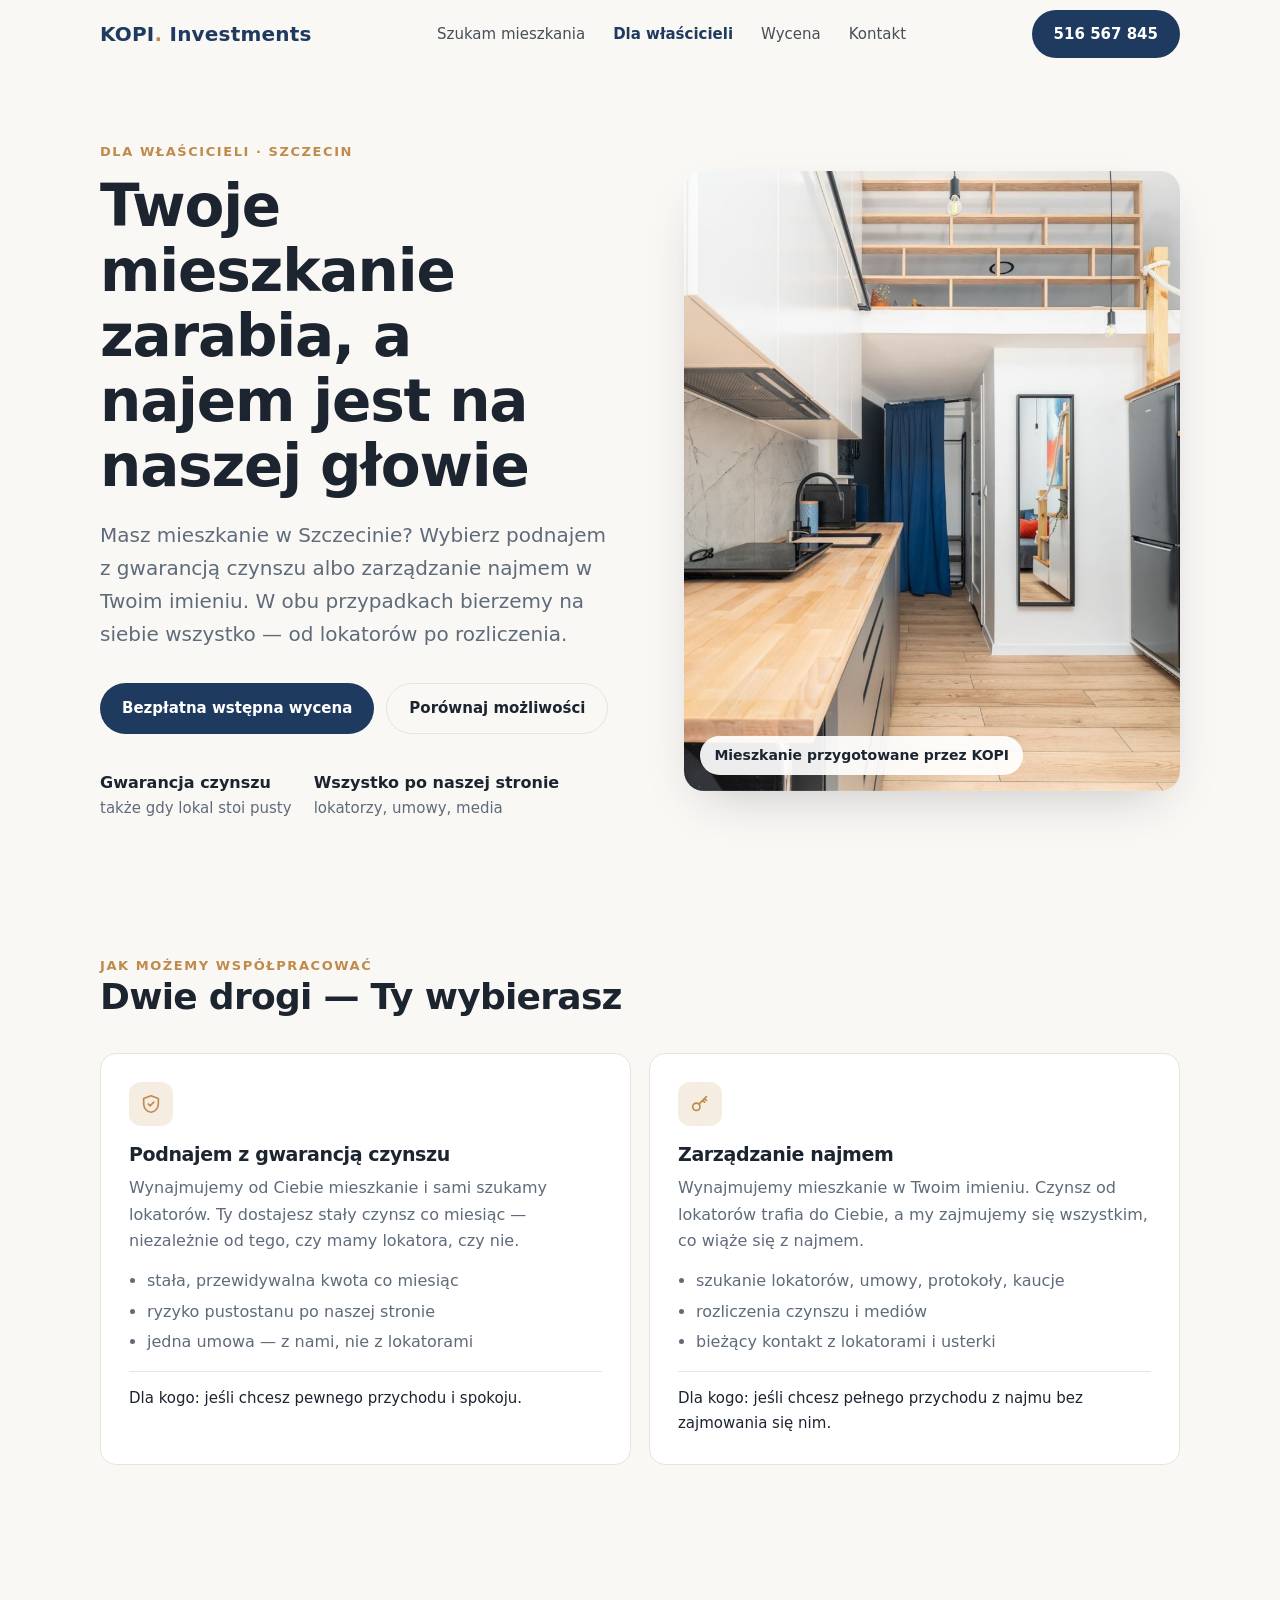
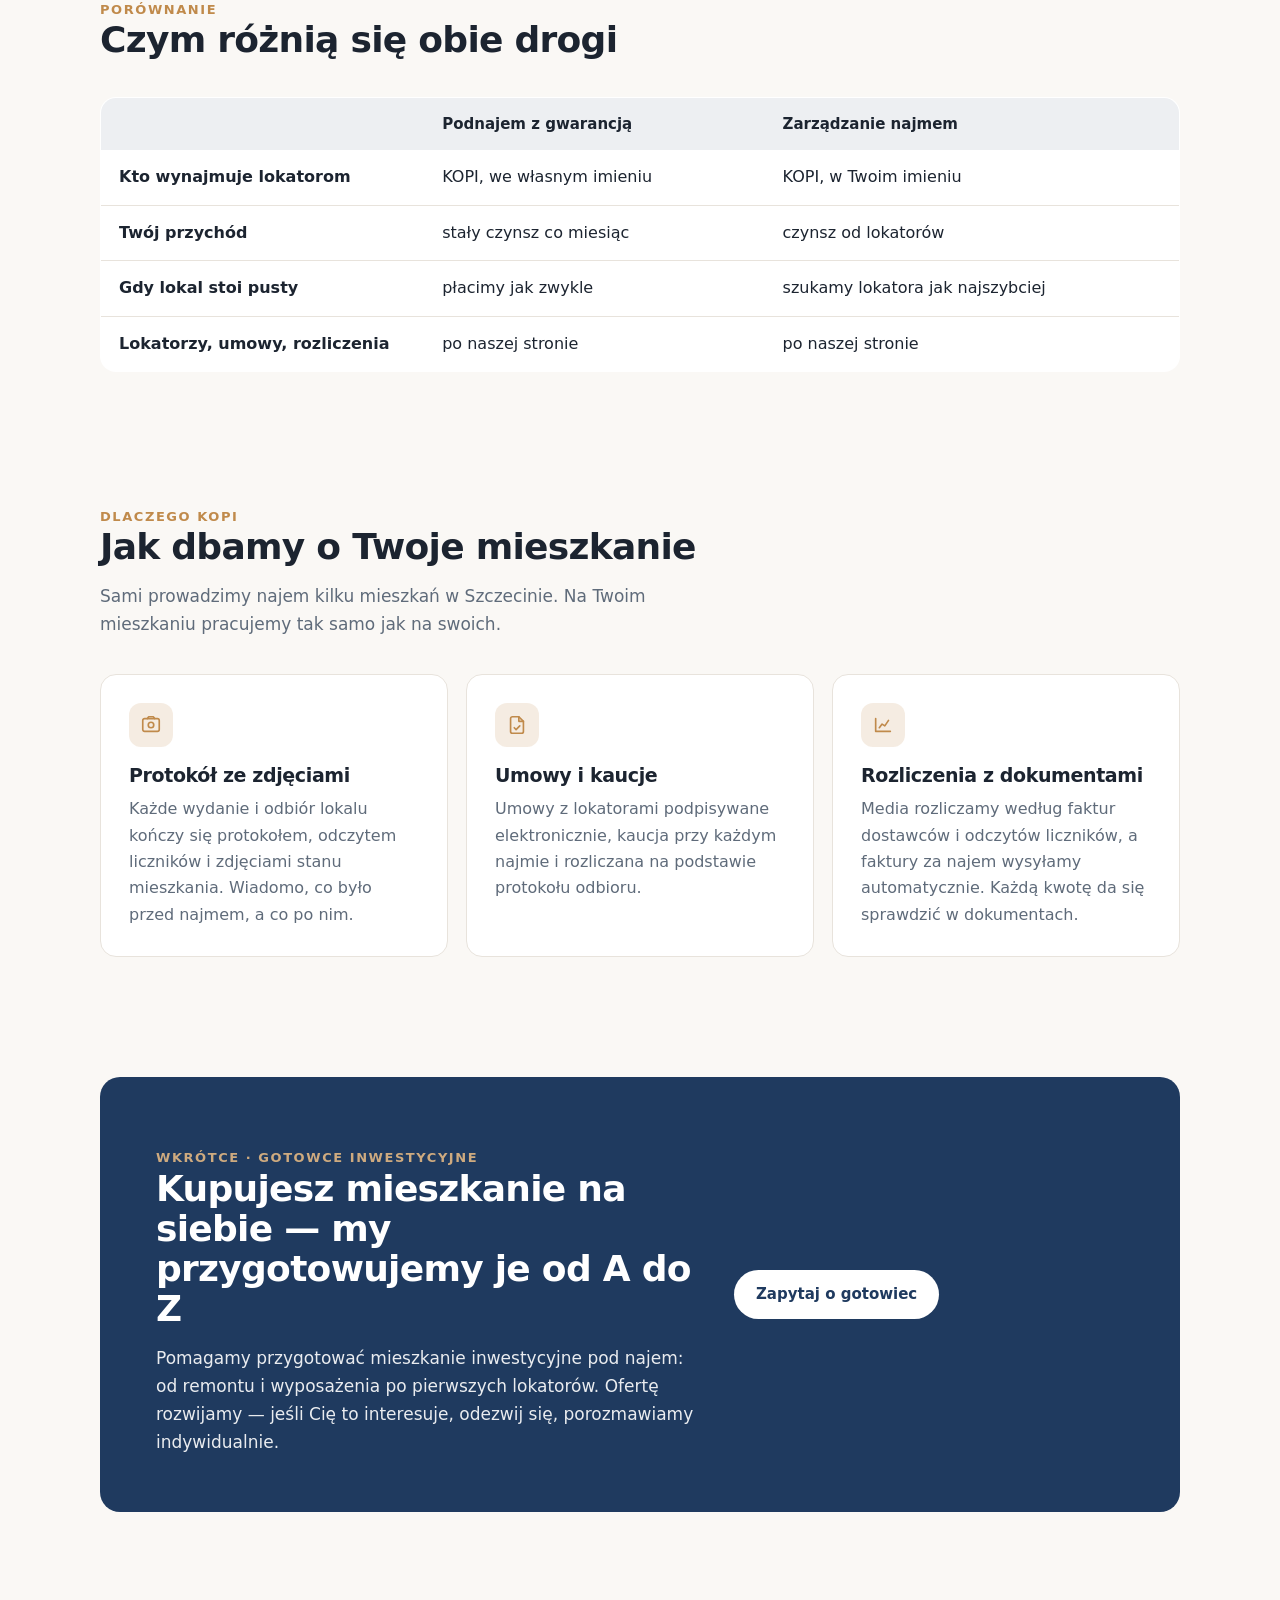
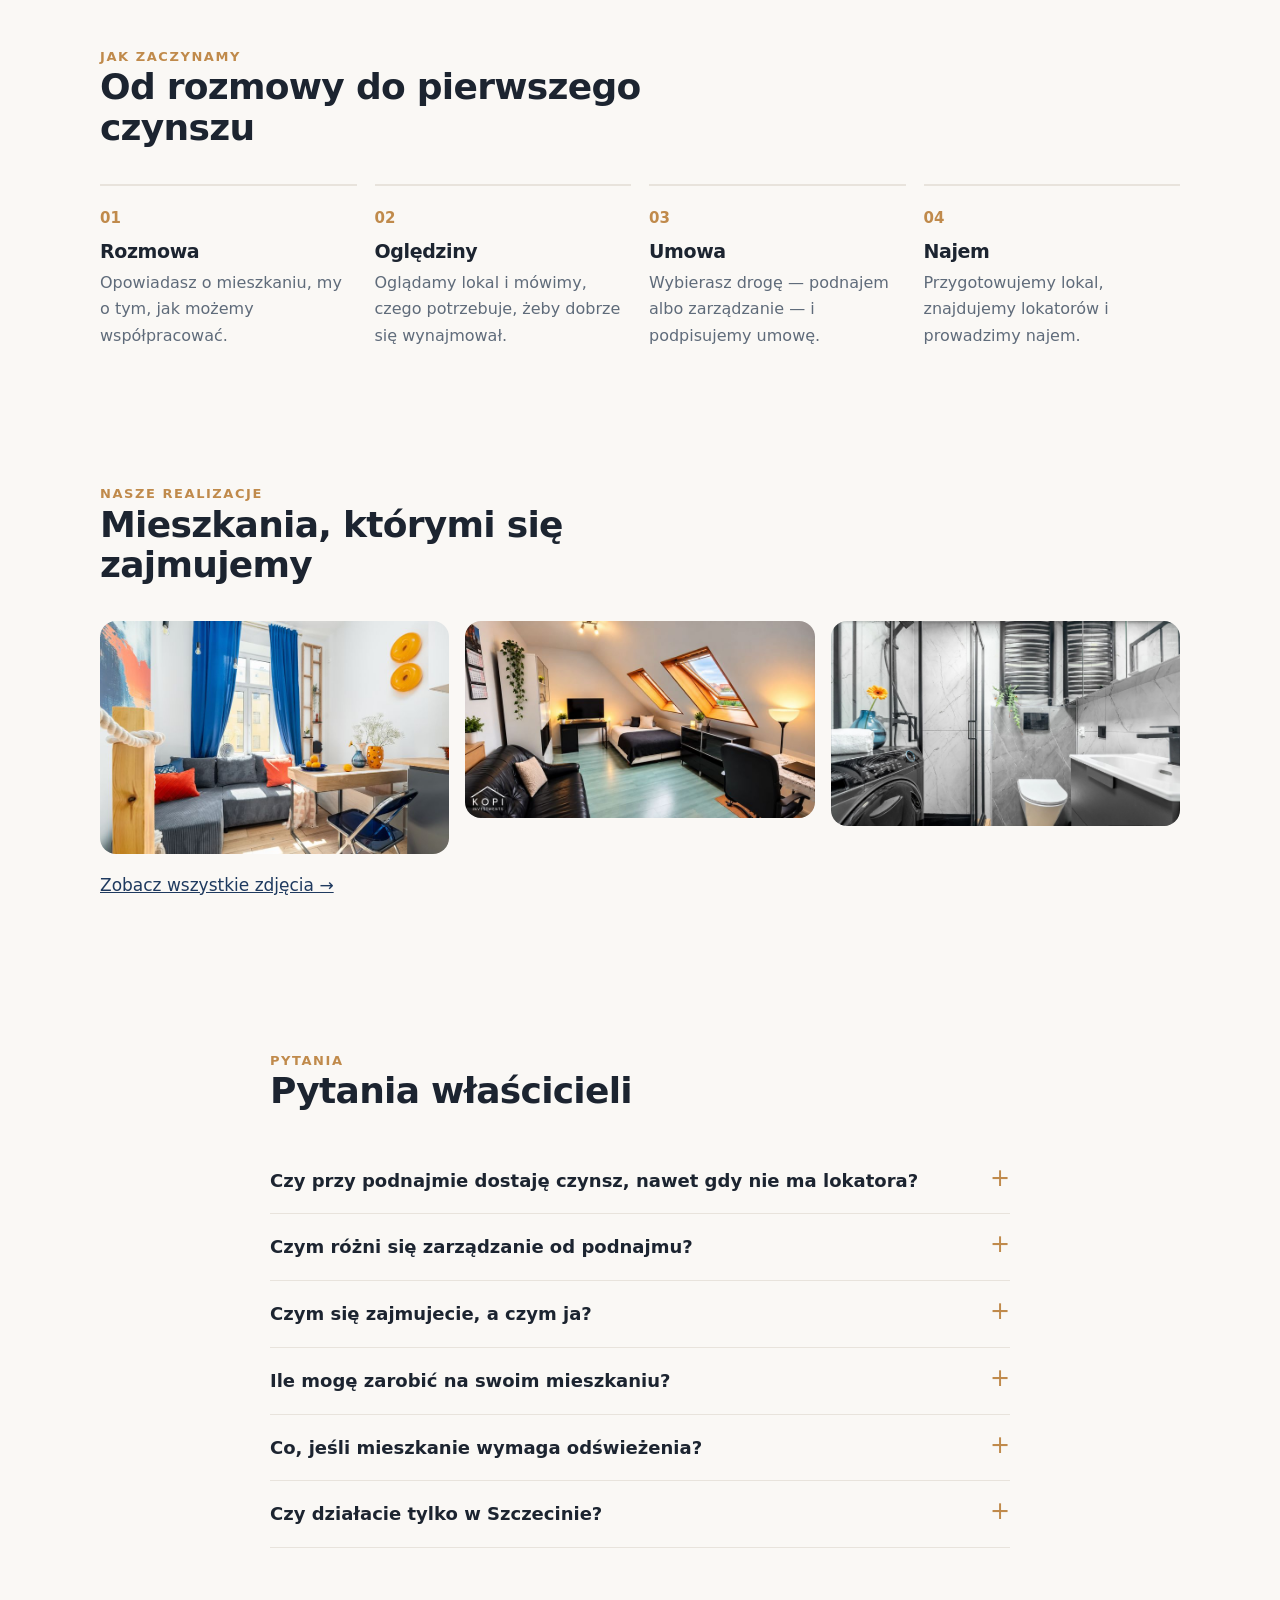
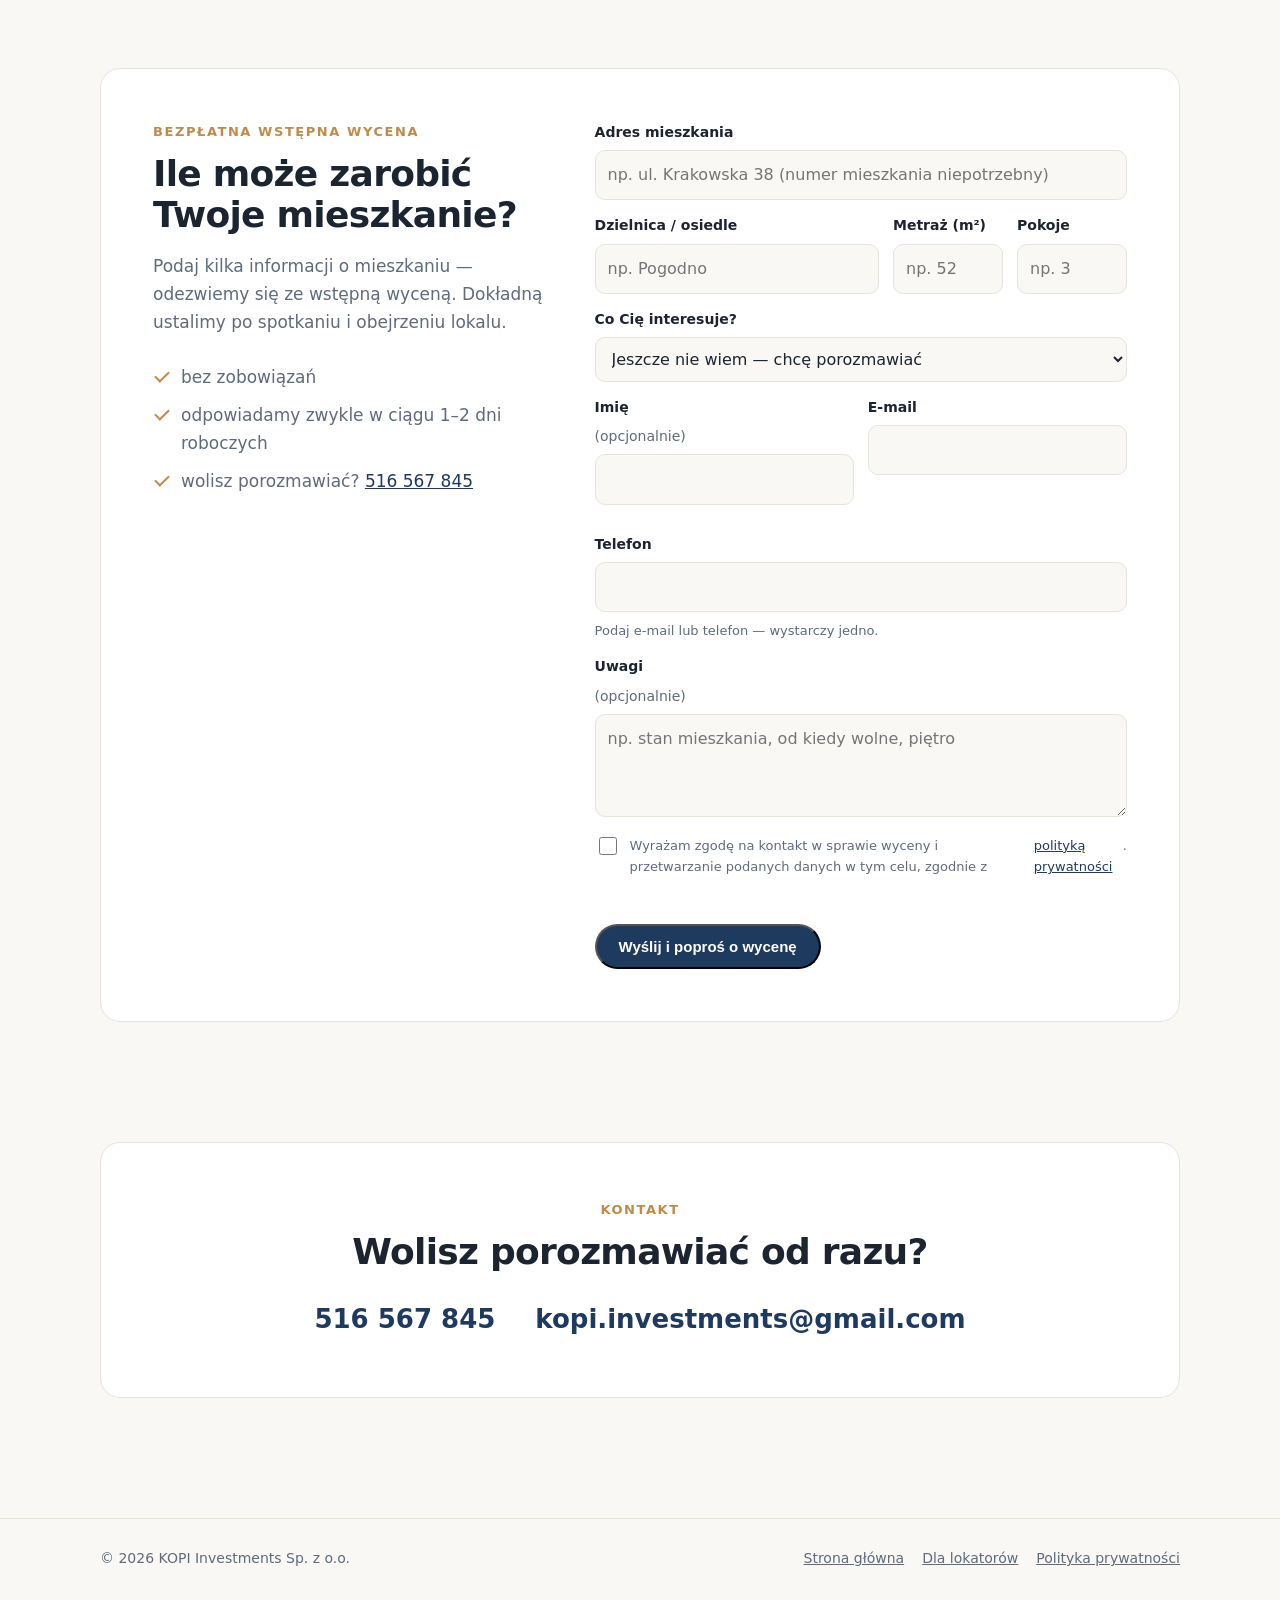
==== dla-wlascicieli/index.html @ 16411a03 "Wersja 3: jedna strona z dwiema sciezkami (lokatorzy / wlasciciele) i formularz wyceny Co-Authored-B" ====
<!doctype html>
<html lang="pl">
<head>
<meta charset="utf-8">
<meta name="viewport" content="width=device-width, initial-scale=1">
<title>Dla właścicieli mieszkań w Szczecinie — podnajem i zarządzanie najmem | KOPI Investments</title>
<meta name="description" content="Masz mieszkanie w Szczecinie? Podnajem z gwarancją czynszu albo zarządzanie najmem — KOPI Investments bierze cały najem na siebie.">
<meta property="og:title" content="Dla właścicieli — KOPI Investments">
<meta property="og:description" content="Podnajem z gwarancją czynszu albo zarządzanie najmem. Wszystko bierzemy na siebie.">
<link rel="icon" href="data:image/svg+xml,%3Csvg xmlns='http://www.w3.org/2000/svg' viewBox='0 0 64 64'%3E%3Crect width='64' height='64' rx='14' fill='%231f3a5f'/%3E%3Ctext x='32' y='44' font-family='Arial' font-size='34' font-weight='700' fill='white' text-anchor='middle'%3EK%3C/text%3E%3C/svg%3E">
<link rel="stylesheet" href="/style.css">
</head>
<body>

<nav class="nav">
  <div class="wrap">
    <a class="logo" href="/">KOPI<span>.</span> Investments</a>
    <div class="menu">
      <a href="/wynajem/">Szukam mieszkania</a><a href="/dla-wlascicieli/" aria-current="page">Dla właścicieli</a><a href="#wycena">Wycena</a><a href="#kontakt">Kontakt</a>
    </div>
    <a class="btn btn-primary" href="tel:+48516567845">516 567 845</a>
  </div>
</nav>

<header class="hero">
  <div class="wrap">
    <div class="reveal">
      <p class="eyebrow">Dla właścicieli · Szczecin</p>
      <h1>Twoje mieszkanie zarabia, a najem jest na naszej głowie</h1>
      <p class="lead">Masz mieszkanie w Szczecinie? Wybierz podnajem z gwarancją czynszu albo zarządzanie najmem w Twoim imieniu. W obu przypadkach bierzemy na siebie wszystko — od lokatorów po rozliczenia.</p>
      <div class="cta">
        <a class="btn btn-primary" href="#wycena">Bezpłatna wstępna wycena</a>
        <a class="btn btn-ghost" href="#drogi">Porównaj możliwości</a>
      </div>
      <div class="facts">
        <div><b>Gwarancja czynszu</b>także gdy lokal stoi pusty</div>
        <div><b>Wszystko po naszej stronie</b>lokatorzy, umowy, media</div>
      </div>
    </div>
    <div class="photo reveal">
      <img src="/img/galeria/04-aneks-antresola.jpg" alt="Aneks kuchenny z drewnianym blatem i schodami na antresolę po remoncie" width="1600" height="1067" fetchpriority="high">
      <span class="tag">Mieszkanie przygotowane przez KOPI</span>
    </div>
  </div>
</header>

<section id="drogi">
  <div class="wrap">
    <div class="head reveal">
      <p class="eyebrow">Jak możemy współpracować</p>
      <h2>Dwie drogi — Ty wybierasz</h2>
    </div>
    <div class="cards two">
      <div class="card reveal">
        <div class="ico"><svg width="22" height="22" viewBox="0 0 24 24" fill="none" stroke="currentColor" stroke-width="1.8" stroke-linecap="round" stroke-linejoin="round"><path d="M12 3 4 6v6c0 4.5 3.4 8.3 8 9 4.6-.7 8-4.5 8-9V6l-8-3Z"/><path d="m9 12 2 2 4-4"/></svg></div>
        <h3>Podnajem z gwarancją czynszu</h3>
        <p>Wynajmujemy od Ciebie mieszkanie i sami szukamy lokatorów. Ty dostajesz stały czynsz co miesiąc — niezależnie od tego, czy mamy lokatora, czy nie.</p>
        <ul>
          <li>stała, przewidywalna kwota co miesiąc</li>
          <li>ryzyko pustostanu po naszej stronie</li>
          <li>jedna umowa — z nami, nie z lokatorami</li>
        </ul>
        <p class="for">Dla kogo: jeśli chcesz pewnego przychodu i spokoju.</p>
      </div>
      <div class="card reveal">
        <div class="ico"><svg width="22" height="22" viewBox="0 0 24 24" fill="none" stroke="currentColor" stroke-width="1.8" stroke-linecap="round" stroke-linejoin="round"><circle cx="8" cy="15" r="4"/><path d="m10.8 12.2 8.2-8.2M17 6l2 2M15 8l2 2"/></svg></div>
        <h3>Zarządzanie najmem</h3>
        <p>Wynajmujemy mieszkanie w Twoim imieniu. Czynsz od lokatorów trafia do Ciebie, a my zajmujemy się wszystkim, co wiąże się z najmem.</p>
        <ul>
          <li>szukanie lokatorów, umowy, protokoły, kaucje</li>
          <li>rozliczenia czynszu i mediów</li>
          <li>bieżący kontakt z lokatorami i usterki</li>
        </ul>
        <p class="for">Dla kogo: jeśli chcesz pełnego przychodu z najmu bez zajmowania się nim.</p>
      </div>
    </div>
  </div>
</section>

<section>
  <div class="wrap">
    <div class="head reveal">
      <p class="eyebrow">Porównanie</p>
      <h2>Czym różnią się obie drogi</h2>
    </div>
    <div class="tablewrap reveal">
      <table class="compare">
        <thead><tr><th></th><th>Podnajem z gwarancją</th><th>Zarządzanie najmem</th></tr></thead>
        <tbody>
          <tr><th>Kto wynajmuje lokatorom</th><td>KOPI, we własnym imieniu</td><td>KOPI, w Twoim imieniu</td></tr>
          <tr><th>Twój przychód</th><td>stały czynsz co miesiąc</td><td>czynsz od lokatorów</td></tr>
          <tr><th>Gdy lokal stoi pusty</th><td>płacimy jak zwykle</td><td>szukamy lokatora jak najszybciej</td></tr>
          <tr><th>Lokatorzy, umowy, rozliczenia</th><td>po naszej stronie</td><td>po naszej stronie</td></tr>
        </tbody>
      </table>
    </div>
  </div>
</section>

<section id="dlaczego">
  <div class="wrap">
    <div class="head reveal">
      <p class="eyebrow">Dlaczego KOPI</p>
      <h2>Jak dbamy o Twoje mieszkanie</h2>
      <p class="muted">Sami prowadzimy najem kilku mieszkań w Szczecinie. Na Twoim mieszkaniu pracujemy tak samo jak na swoich.</p>
    </div>
    <div class="cards">
      <div class="card reveal">
        <div class="ico"><svg width="22" height="22" viewBox="0 0 24 24" fill="none" stroke="currentColor" stroke-width="1.8" stroke-linecap="round" stroke-linejoin="round"><rect x="3" y="5" width="18" height="14" rx="2"/><circle cx="12" cy="12" r="3"/><path d="M8 5l1.5-2h5L16 5"/></svg></div>
        <h3>Protokół ze zdjęciami</h3>
        <p>Każde wydanie i odbiór lokalu kończy się protokołem, odczytem liczników i zdjęciami stanu mieszkania. Wiadomo, co było przed najmem, a co po nim.</p>
      </div>
      <div class="card reveal">
        <div class="ico"><svg width="22" height="22" viewBox="0 0 24 24" fill="none" stroke="currentColor" stroke-width="1.8" stroke-linecap="round" stroke-linejoin="round"><path d="M14 3H7a2 2 0 0 0-2 2v14a2 2 0 0 0 2 2h10a2 2 0 0 0 2-2V8l-5-5Z"/><path d="M14 3v5h5M9 15l2 2 4-4"/></svg></div>
        <h3>Umowy i kaucje</h3>
        <p>Umowy z lokatorami podpisywane elektronicznie, kaucja przy każdym najmie i rozliczana na podstawie protokołu odbioru.</p>
      </div>
      <div class="card reveal">
        <div class="ico"><svg width="22" height="22" viewBox="0 0 24 24" fill="none" stroke="currentColor" stroke-width="1.8" stroke-linecap="round" stroke-linejoin="round"><path d="M4 19V5M4 19h16"/><path d="M8 15l3-4 3 2 4-6"/></svg></div>
        <h3>Rozliczenia z dokumentami</h3>
        <p>Media rozliczamy według faktur dostawców i odczytów liczników, a faktury za najem wysyłamy automatycznie. Każdą kwotę da się sprawdzić w dokumentach.</p>
      </div>
    </div>
  </div>
</section>

<section>
  <div class="wrap">
    <div class="band reveal">
      <div>
        <p class="eyebrow">Wkrótce · Gotowce inwestycyjne</p>
        <h2>Kupujesz mieszkanie na siebie — my przygotowujemy je od A do Z</h2>
        <p>Pomagamy przygotować mieszkanie inwestycyjne pod najem: od remontu i wyposażenia po pierwszych lokatorów. Ofertę rozwijamy — jeśli Cię to interesuje, odezwij się, porozmawiamy indywidualnie.</p>
      </div>
      <a class="btn" href="#wycena">Zapytaj o gotowiec</a>
    </div>
  </div>
</section>

<section>
  <div class="wrap">
    <div class="head reveal">
      <p class="eyebrow">Jak zaczynamy</p>
      <h2>Od rozmowy do pierwszego czynszu</h2>
    </div>
    <div class="steps">
      <div class="step reveal"><h3>Rozmowa</h3><p>Opowiadasz o mieszkaniu, my o tym, jak możemy współpracować.</p></div>
      <div class="step reveal"><h3>Oględziny</h3><p>Oglądamy lokal i mówimy, czego potrzebuje, żeby dobrze się wynajmował.</p></div>
      <div class="step reveal"><h3>Umowa</h3><p>Wybierasz drogę — podnajem albo zarządzanie — i podpisujemy umowę.</p></div>
      <div class="step reveal"><h3>Najem</h3><p>Przygotowujemy lokal, znajdujemy lokatorów i prowadzimy najem.</p></div>
    </div>
  </div>
</section>

<section>
  <div class="wrap">
    <div class="head reveal">
      <p class="eyebrow">Nasze realizacje</p>
      <h2>Mieszkania, którymi się zajmujemy</h2>
    </div>
    <div class="gallery">
      <a href="/img/galeria/05-salon-stol.jpg" class="reveal"><img src="/img/galeria/05-salon-stol-m.jpg" alt="Salon z szarą sofą, granatowymi zasłonami i stołem przy oknie" width="800" height="533" loading="lazy"><span>Salon z jadalnią</span></a>
      <a href="/img/galeria/08-poddasze.jpg" class="reveal"><img src="/img/galeria/08-poddasze-m.jpg" alt="Pokój na poddaszu z oknami dachowymi, łóżkiem i biurkiem" width="800" height="450" loading="lazy"><span>Pokój na poddaszu</span></a>
      <a href="/img/lazienka.jpg" class="reveal"><img src="/img/lazienka.jpg" alt="Łazienka w szarym kamieniu z kabiną prysznicową, pralką i podwieszaną toaletą" width="1600" height="938" loading="lazy"><span>Łazienka po remoncie</span></a>
    </div>
    <p class="muted"><a href="/wynajem/#wnetrza">Zobacz wszystkie zdjęcia →</a></p>
  </div>
</section>

<section id="pytania">
  <div class="wrap faq">
    <div class="head reveal">
      <p class="eyebrow">Pytania</p>
      <h2>Pytania właścicieli</h2>
    </div>
    <details class="reveal"><summary>Czy przy podnajmie dostaję czynsz, nawet gdy nie ma lokatora?</summary><p>Tak. Przy podnajmie płacimy umówiony czynsz co miesiąc, niezależnie od tego, czy w mieszkaniu ktoś mieszka.</p></details>
    <details class="reveal"><summary>Czym różni się zarządzanie od podnajmu?</summary><p>Przy zarządzaniu wynajmujemy mieszkanie w Twoim imieniu i czynsz od lokatorów trafia do Ciebie. Przy podnajmie wynajmujemy je od Ciebie i płacimy Ci stały czynsz.</p></details>
    <details class="reveal"><summary>Czym się zajmujecie, a czym ja?</summary><p>Bierzemy na siebie wszystko, co wiąże się z najmem: lokatorów, umowy, protokoły, kaucje, rozliczenia i bieżący kontakt. Ty dostajesz czynsz.</p></details>
    <details class="reveal"><summary>Ile mogę zarobić na swoim mieszkaniu?</summary><p>To zależy od lokalizacji, metrażu, układu i stanu mieszkania. Wstępną wycenę przygotujemy na podstawie adresu, metrażu i liczby pokoi, a dokładną — po spotkaniu i obejrzeniu lokalu.</p></details>
    <details class="reveal"><summary>Co, jeśli mieszkanie wymaga odświeżenia?</summary><p>Przy oględzinach powiemy, co warto zrobić, żeby mieszkanie dobrze się wynajmowało, i ustalimy to przed startem najmu.</p></details>
    <details class="reveal"><summary>Czy działacie tylko w Szczecinie?</summary><p>Tak, skupiamy się na Szczecinie.</p></details>
  </div>
</section>

<section id="wycena">
  <div class="wrap">
    <div class="quote reveal">
      <div class="quote-intro">
        <p class="eyebrow">Bezpłatna wstępna wycena</p>
        <h2>Ile może zarobić Twoje mieszkanie?</h2>
        <p class="muted">Podaj kilka informacji o mieszkaniu — odezwiemy się ze wstępną wyceną. Dokładną ustalimy po spotkaniu i obejrzeniu lokalu.</p>
        <ul class="ticks">
          <li>bez zobowiązań</li>
          <li>odpowiadamy zwykle w ciągu 1–2 dni roboczych</li>
          <li>wolisz porozmawiać? <a href="tel:+48516567845">516 567 845</a></li>
        </ul>
      </div>
      <form class="form" id="formularz-wyceny" data-endpoint="https://script.google.com/macros/s/AKfycby098iUP1cipu3ZEF2v3LqKbIRj6LC_Z0pw45lwFjMctD5JP87HLw8DCAVmqha5VYbU3A/exec" novalidate>
        <input type="hidden" name="fn" value="zgloszenie">
        <input type="hidden" name="t0" value="">
        <div class="hp" aria-hidden="true"><label>Strona www <input type="text" name="strona_www" tabindex="-1" autocomplete="off"></label></div>
        <div class="row">
          <label class="f full">Adres mieszkania<input name="adres" required maxlength="160" autocomplete="street-address" placeholder="np. ul. Krakowska 38 (numer mieszkania niepotrzebny)"></label>
        </div>
        <div class="row">
          <label class="f">Dzielnica / osiedle<input name="dzielnica" required maxlength="80" list="dzielnice" placeholder="np. Pogodno"></label>
          <label class="f sm">Metraż (m²)<input name="metraz" required inputmode="decimal" maxlength="10" placeholder="np. 52"></label>
          <label class="f sm">Pokoje<input name="pokoje" required inputmode="numeric" maxlength="4" placeholder="np. 3"></label>
        </div>
        <datalist id="dzielnice">
          <option value="Centrum"><option value="Śródmieście"><option value="Stare Miasto"><option value="Pogodno">
          <option value="Pomorzany"><option value="Niebuszewo"><option value="Gumieńce"><option value="Warszewo">
          <option value="Arkońskie-Niemierzyn"><option value="Łękno"><option value="Turzyn"><option value="Nowe Miasto">
          <option value="Dąbie"><option value="Prawobrzeże"><option value="Żelechowa"><option value="Gocław">
        </datalist>
        <div class="row">
          <label class="f full">Co Cię interesuje?
            <select name="model">
              <option value="niewiem">Jeszcze nie wiem — chcę porozmawiać</option>
              <option value="podnajem">Podnajem z gwarancją czynszu</option>
              <option value="zarzadzanie">Zarządzanie najmem</option>
              <option value="gotowiec">Gotowiec inwestycyjny</option>
            </select>
          </label>
        </div>
        <div class="row">
          <label class="f">Imię <span class="opt">(opcjonalnie)</span><input name="imie" maxlength="80" autocomplete="given-name"></label>
          <label class="f">E-mail<input name="email" type="email" maxlength="120" autocomplete="email"></label>
          <label class="f">Telefon<input name="telefon" type="tel" maxlength="30" autocomplete="tel"></label>
        </div>
        <p class="hint">Podaj e-mail lub telefon — wystarczy jedno.</p>
        <div class="row">
          <label class="f full">Uwagi <span class="opt">(opcjonalnie)</span><textarea name="uwagi" rows="3" maxlength="1000" placeholder="np. stan mieszkania, od kiedy wolne, piętro"></textarea></label>
        </div>
        <label class="consent"><input type="checkbox" name="zgoda" value="tak" required> Wyrażam zgodę na kontakt w sprawie wyceny i przetwarzanie podanych danych w tym celu, zgodnie z <a href="/polityka-prywatnosci.html" target="_blank">polityką prywatności</a>.</label>
        <p class="form-msg" role="status" aria-live="polite"></p>
        <button class="btn btn-primary" type="submit">Wyślij i poproś o wycenę</button>
      </form>
    </div>
  </div>
</section>

<section id="kontakt">
  <div class="wrap">
    <div class="contact reveal">
      <p class="eyebrow">Kontakt</p>
      <h2>Wolisz porozmawiać od razu?</h2>
      <div class="big">
        <a href="tel:+48516567845">516 567 845</a>
        <a href="mailto:kopi.investments@gmail.com">kopi.investments@gmail.com</a>
      </div>
    </div>
  </div>
</section>

<footer>
  <div class="wrap">
    <span>© 2026 KOPI Investments Sp. z o.o.</span>
    <nav><a href="/">Strona główna</a><a href="/wynajem/">Dla lokatorów</a><a href="/polityka-prywatnosci.html">Polityka prywatności</a></nav>
  </div>
</footer>

<script src="/main.js"></script>
</body>
</html>
---- style.css ----
/* Styl strony KOPI Investments — zasady w DESIGN.md (lokalnie). Wspólny dla wszystkich podstron. */
:root{--bg:#faf8f5;--surface:#fff;--ink:#1c2430;--muted:#5f6b7a;--brand:#1f3a5f;--accent:#c08a4b;--line:#e8e3dc;
      --shadow:0 20px 50px -20px rgba(20,30,45,.25);--gap:clamp(64px,10vw,120px)}
@media (prefers-color-scheme:dark){
  :root{--bg:#121417;--surface:#1b1e23;--ink:#eceae6;--muted:#a3abb6;--brand:#9cbbe3;--accent:#d7a46a;--line:#2a2e35;
        --shadow:0 20px 50px -20px rgba(0,0,0,.6)}
}
*{box-sizing:border-box}
html{scroll-behavior:smooth}
body{margin:0;background:var(--bg);color:var(--ink);font:17px/1.65 system-ui,-apple-system,"Segoe UI",Roboto,Arial,sans-serif;-webkit-font-smoothing:antialiased}
a{color:var(--brand)}
.wrap{max-width:1120px;margin:0 auto;padding:0 20px}
h1,h2,h3{letter-spacing:-.02em;line-height:1.12;margin:0}
h1{font-size:clamp(34px,5.5vw,58px)}
h2{font-size:clamp(26px,3.5vw,36px)}
h3{font-size:19px}
.eyebrow{font-size:13px;font-weight:700;letter-spacing:.12em;text-transform:uppercase;color:var(--accent);margin:0 0 12px}
.muted{color:var(--muted)}
section{padding:var(--gap) 0 0}

/* Pasek */
.nav{position:sticky;top:0;z-index:10;background:color-mix(in srgb,var(--bg) 88%,transparent);backdrop-filter:blur(10px);border-bottom:1px solid transparent;transition:border-color .3s}
.nav.scrolled{border-bottom-color:var(--line)}
.nav .wrap{display:flex;align-items:center;justify-content:space-between;height:68px;gap:20px}
.logo{font-weight:800;font-size:20px;color:var(--brand);text-decoration:none;letter-spacing:.01em;white-space:nowrap}
.logo span{color:var(--accent)}
.menu{display:flex;gap:28px;font-size:15px}
.menu a{color:var(--ink);text-decoration:none;opacity:.8}
.menu a:hover,.menu a[aria-current]{opacity:1}
.menu a[aria-current]{font-weight:600;color:var(--brand)}
.btn{display:inline-flex;align-items:center;gap:8px;padding:12px 22px;border-radius:999px;font-weight:600;font-size:15px;text-decoration:none;transition:transform .2s,box-shadow .2s;white-space:nowrap}
.btn-primary{background:var(--brand);color:#fff}
@media (prefers-color-scheme:dark){.btn-primary{color:#121417}}
.btn-primary:hover{transform:translateY(-1px);box-shadow:var(--shadow)}
.btn-ghost{border:1px solid var(--line);color:var(--ink)}
@media (max-width:820px){.menu{display:none}}

/* Hero */
.hero{padding-top:clamp(36px,6vw,72px)}
.hero .wrap{display:grid;grid-template-columns:1.05fr 1fr;gap:clamp(28px,5vw,64px);align-items:center}
.lead{font-size:clamp(18px,2vw,20px);color:var(--muted);margin:20px 0 32px;max-width:540px}
.cta{display:flex;flex-wrap:wrap;gap:12px}
.facts{display:flex;flex-wrap:wrap;gap:22px;margin-top:36px;font-size:15px;color:var(--muted)}
.facts b{display:block;color:var(--ink);font-size:16px}
.photo{position:relative;border-radius:20px;overflow:hidden;aspect-ratio:4/5;box-shadow:var(--shadow);background:var(--surface)}
.photo img{width:100%;height:100%;object-fit:cover;display:block;animation:settle 1.6s ease-out both}
@keyframes settle{from{transform:scale(1.04)}to{transform:scale(1)}}
.photo .tag{position:absolute;left:16px;bottom:16px;background:rgba(255,255,255,.92);color:#1c2430;font-size:14px;font-weight:600;padding:8px 14px;border-radius:999px}
@media (max-width:820px){.hero .wrap{grid-template-columns:1fr}.photo{aspect-ratio:4/3}}

/* Rozwidlenie: lokator / właściciel */
.fork{display:grid;grid-template-columns:1fr 1fr;gap:18px}
.fork a{display:flex;flex-direction:column;gap:10px;text-decoration:none;color:var(--ink);background:var(--surface);border:1px solid var(--line);border-radius:20px;padding:clamp(26px,4vw,40px);transition:transform .25s,box-shadow .25s,border-color .25s}
.fork a:hover{transform:translateY(-3px);box-shadow:var(--shadow);border-color:var(--accent)}
.fork .who{font-size:13px;font-weight:700;letter-spacing:.12em;text-transform:uppercase;color:var(--accent)}
.fork h2{font-size:clamp(24px,3vw,32px)}
.fork p{margin:0;color:var(--muted)}
.fork .more{margin-top:auto;padding-top:14px;font-weight:600;color:var(--brand)}
.fork .more::after{content:" →"}
@media (max-width:820px){.fork{grid-template-columns:1fr}}

/* Karty */
.head{max-width:640px;margin-bottom:36px}
.head p{margin:14px 0 0}
.cards{display:grid;grid-template-columns:repeat(3,1fr);gap:18px}
.cards.two{grid-template-columns:repeat(2,1fr)}
.card{background:var(--surface);border:1px solid var(--line);border-radius:16px;padding:28px;transition:transform .25s,box-shadow .25s;position:relative}
.card:hover{transform:translateY(-3px);box-shadow:var(--shadow)}
.ico{width:44px;height:44px;border-radius:12px;display:grid;place-items:center;background:color-mix(in srgb,var(--accent) 16%,transparent);color:var(--accent);margin-bottom:18px}
.card p{margin:10px 0 0;color:var(--muted);font-size:16px}
.card ul{margin:14px 0 0;padding-left:18px;color:var(--muted);font-size:16px}
.card li{margin:4px 0}
.card .for{margin-top:16px;padding-top:14px;border-top:1px solid var(--line);font-size:15px;color:var(--ink)}
.badge{position:absolute;top:22px;right:22px;font-size:12px;font-weight:700;letter-spacing:.06em;text-transform:uppercase;padding:4px 10px;border-radius:999px;background:color-mix(in srgb,var(--accent) 18%,transparent);color:var(--accent)}
@media (max-width:820px){.cards,.cards.two{grid-template-columns:1fr}}

/* Porównanie */
.compare{width:100%;border-collapse:collapse;background:var(--surface);border:1px solid var(--line);border-radius:16px;overflow:hidden;font-size:16px}
.compare th,.compare td{padding:14px 18px;text-align:left;border-bottom:1px solid var(--line);vertical-align:top}
.compare thead th{background:color-mix(in srgb,var(--brand) 8%,var(--surface));font-size:15px}
.compare tbody th{font-weight:600;width:30%}
.compare tr:last-child td,.compare tr:last-child th{border-bottom:0}
.tablewrap{overflow-x:auto}

/* Galeria */
.gallery{column-count:3;column-gap:16px}
.gallery a{display:block;break-inside:avoid;margin:0 0 16px;border-radius:16px;overflow:hidden;position:relative;background:var(--surface)}
.gallery img{width:100%;height:auto;display:block;transition:transform .8s ease-out}
.gallery a:hover img{transform:scale(1.04)}
.gallery span{position:absolute;left:12px;bottom:12px;background:rgba(255,255,255,.92);color:#1c2430;font-size:13px;font-weight:600;padding:6px 12px;border-radius:999px;opacity:0;transform:translateY(6px);transition:.3s}
.gallery a:hover span,.gallery a:focus-visible span{opacity:1;transform:none}
@media (hover:none){.gallery span{opacity:1;transform:none}}
@media (max-width:900px){.gallery{column-count:2}}
@media (max-width:520px){.gallery{column-count:1}}
.note{font-size:14px;margin:8px 0 0}
.lb{position:fixed;inset:0;z-index:50;background:rgba(10,12,16,.94);display:none;align-items:center;justify-content:center}
.lb.open{display:flex}
.lb img{max-width:92vw;max-height:82vh;border-radius:10px;box-shadow:0 30px 80px rgba(0,0,0,.5)}
.lb p{position:absolute;bottom:22px;left:0;right:0;text-align:center;color:#eee;font-size:15px;margin:0}
.lb button{position:absolute;background:rgba(255,255,255,.12);color:#fff;border:0;width:52px;height:52px;border-radius:999px;font-size:26px;cursor:pointer}
.lb button:hover{background:rgba(255,255,255,.25)}
.lb .x{top:18px;right:18px}.lb .prev{left:18px}.lb .next{right:18px}
@media (max-width:520px){.lb .prev,.lb .next{top:auto;bottom:60px}}

/* Kroki */
.steps{display:grid;grid-template-columns:repeat(4,1fr);gap:18px;counter-reset:k}
.step{border-top:2px solid var(--line);padding-top:20px}
.step::before{counter-increment:k;content:"0" counter(k);display:block;font-weight:800;font-size:15px;color:var(--accent);margin-bottom:10px}
.step p{margin:8px 0 0;color:var(--muted);font-size:16px}
@media (max-width:820px){.steps{grid-template-columns:1fr 1fr}}
@media (max-width:480px){.steps{grid-template-columns:1fr}}

/* Pas granatowy */
.band{background:var(--brand);color:#fff;border-radius:20px;padding:clamp(32px,5vw,56px);display:grid;grid-template-columns:1.4fr 1fr;gap:32px;align-items:center}
@media (prefers-color-scheme:dark){.band{background:#1f3a5f}}
.band .eyebrow{color:#e2b783}
.band p{opacity:.9;margin:14px 0 0}
.band ul{margin:18px 0 0;padding:0;list-style:none}
.band li{padding:6px 0 6px 28px;position:relative;opacity:.92}
.band li::before{content:"";position:absolute;left:0;top:15px;width:14px;height:2px;background:#e2b783}
.band .btn{background:#fff;color:#1f3a5f;justify-self:start}
@media (max-width:820px){.band{grid-template-columns:1fr}}

/* FAQ */
.faq{max-width:780px}
details{border-bottom:1px solid var(--line);padding:18px 0}
summary{cursor:pointer;font-weight:600;font-size:18px;list-style:none;display:flex;justify-content:space-between;gap:16px}
summary::-webkit-details-marker{display:none}
summary::after{content:"+";color:var(--accent);font-weight:400;font-size:24px;line-height:1;transition:transform .2s}
details[open] summary::after{transform:rotate(45deg)}
details p{margin:10px 0 0;color:var(--muted)}

/* Kontakt */
.contact{background:var(--surface);border:1px solid var(--line);border-radius:20px;padding:clamp(32px,5vw,56px);text-align:center}
.contact .big{display:flex;flex-wrap:wrap;justify-content:center;gap:14px 40px;margin-top:26px;font-size:clamp(20px,2.6vw,26px);font-weight:700}
.contact .big a{text-decoration:none}

footer{margin-top:var(--gap);border-top:1px solid var(--line);padding:28px 0 40px;color:var(--muted);font-size:14px}
footer .wrap{display:flex;flex-wrap:wrap;justify-content:space-between;gap:12px}
footer nav{display:flex;flex-wrap:wrap;gap:18px}
footer a{color:var(--muted)}

/* Ruch */
.reveal{opacity:0;transform:translateY(16px);transition:opacity .6s ease-out,transform .6s ease-out}
.reveal.in{opacity:1;transform:none}
@media (prefers-reduced-motion:reduce){html{scroll-behavior:auto}.reveal{opacity:1;transform:none;transition:none}.photo img{animation:none}}

/* Formularz wyceny */
.quote{display:grid;grid-template-columns:.85fr 1.15fr;gap:clamp(24px,4vw,48px);background:var(--surface);border:1px solid var(--line);border-radius:20px;padding:clamp(26px,4.5vw,52px)}
.quote-intro h2{margin-bottom:12px}
.ticks{list-style:none;padding:0;margin:22px 0 0}
.ticks li{padding:5px 0 5px 28px;position:relative;color:var(--muted)}
.ticks li::before{content:"";position:absolute;left:2px;top:13px;width:12px;height:6px;border-left:2px solid var(--accent);border-bottom:2px solid var(--accent);transform:rotate(-45deg)}
.form .row{display:flex;gap:14px;flex-wrap:wrap}
.form .f{flex:1 1 180px;display:flex;flex-direction:column;gap:6px;font-size:14px;font-weight:600;margin-bottom:14px}
.form .f.sm{flex:0 1 110px}
.form .f.full{flex-basis:100%}
.form .opt{font-weight:400;color:var(--muted)}
.form input,.form select,.form textarea{font:inherit;font-size:16px;font-weight:400;color:var(--ink);background:var(--bg);border:1px solid var(--line);border-radius:10px;padding:11px 12px;width:100%;transition:border-color .2s,box-shadow .2s}
.form textarea{resize:vertical}
.form input:focus,.form select:focus,.form textarea:focus{outline:none;border-color:var(--brand);box-shadow:0 0 0 3px color-mix(in srgb,var(--brand) 18%,transparent)}
.form .bad{border-color:#c2410c}
.form .hint{font-size:13px;color:var(--muted);margin:-6px 0 14px}
.form .consent{display:flex;gap:10px;align-items:flex-start;font-size:13px;color:var(--muted);margin:4px 0 16px}
.form .consent input{width:18px;height:18px;margin-top:2px;flex:none}
.form .consent.bad{color:#c2410c}
.form .hp{position:absolute;left:-9999px;width:1px;height:1px;overflow:hidden}
.form-msg{min-height:1.2em;margin:0 0 12px;font-size:15px}
.form-msg.err{color:#c2410c}
.form-msg.ok{color:#15803d;font-weight:600}
.form button[disabled]{opacity:.6;cursor:wait}
.form.sent .row,.form.sent .hint,.form.sent .consent,.form.sent button{display:none}
@media (max-width:860px){.quote{grid-template-columns:1fr}}
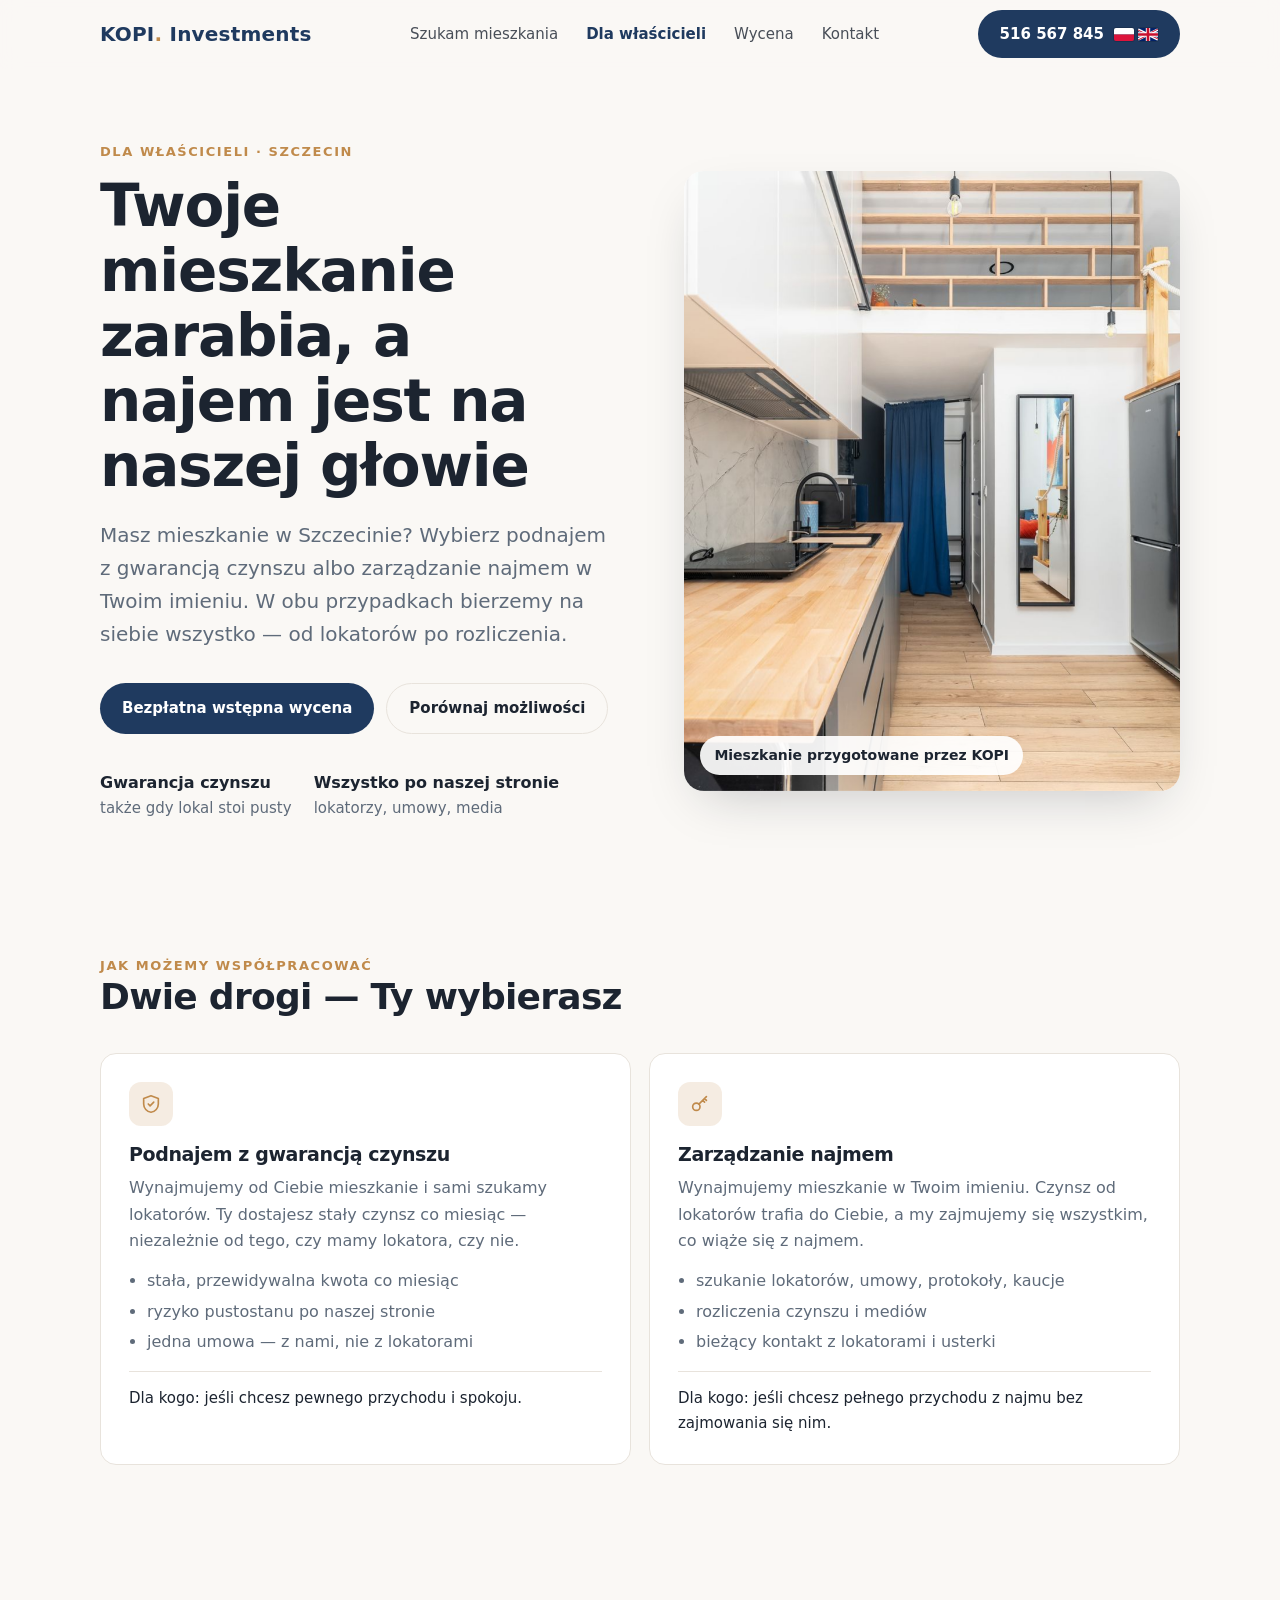
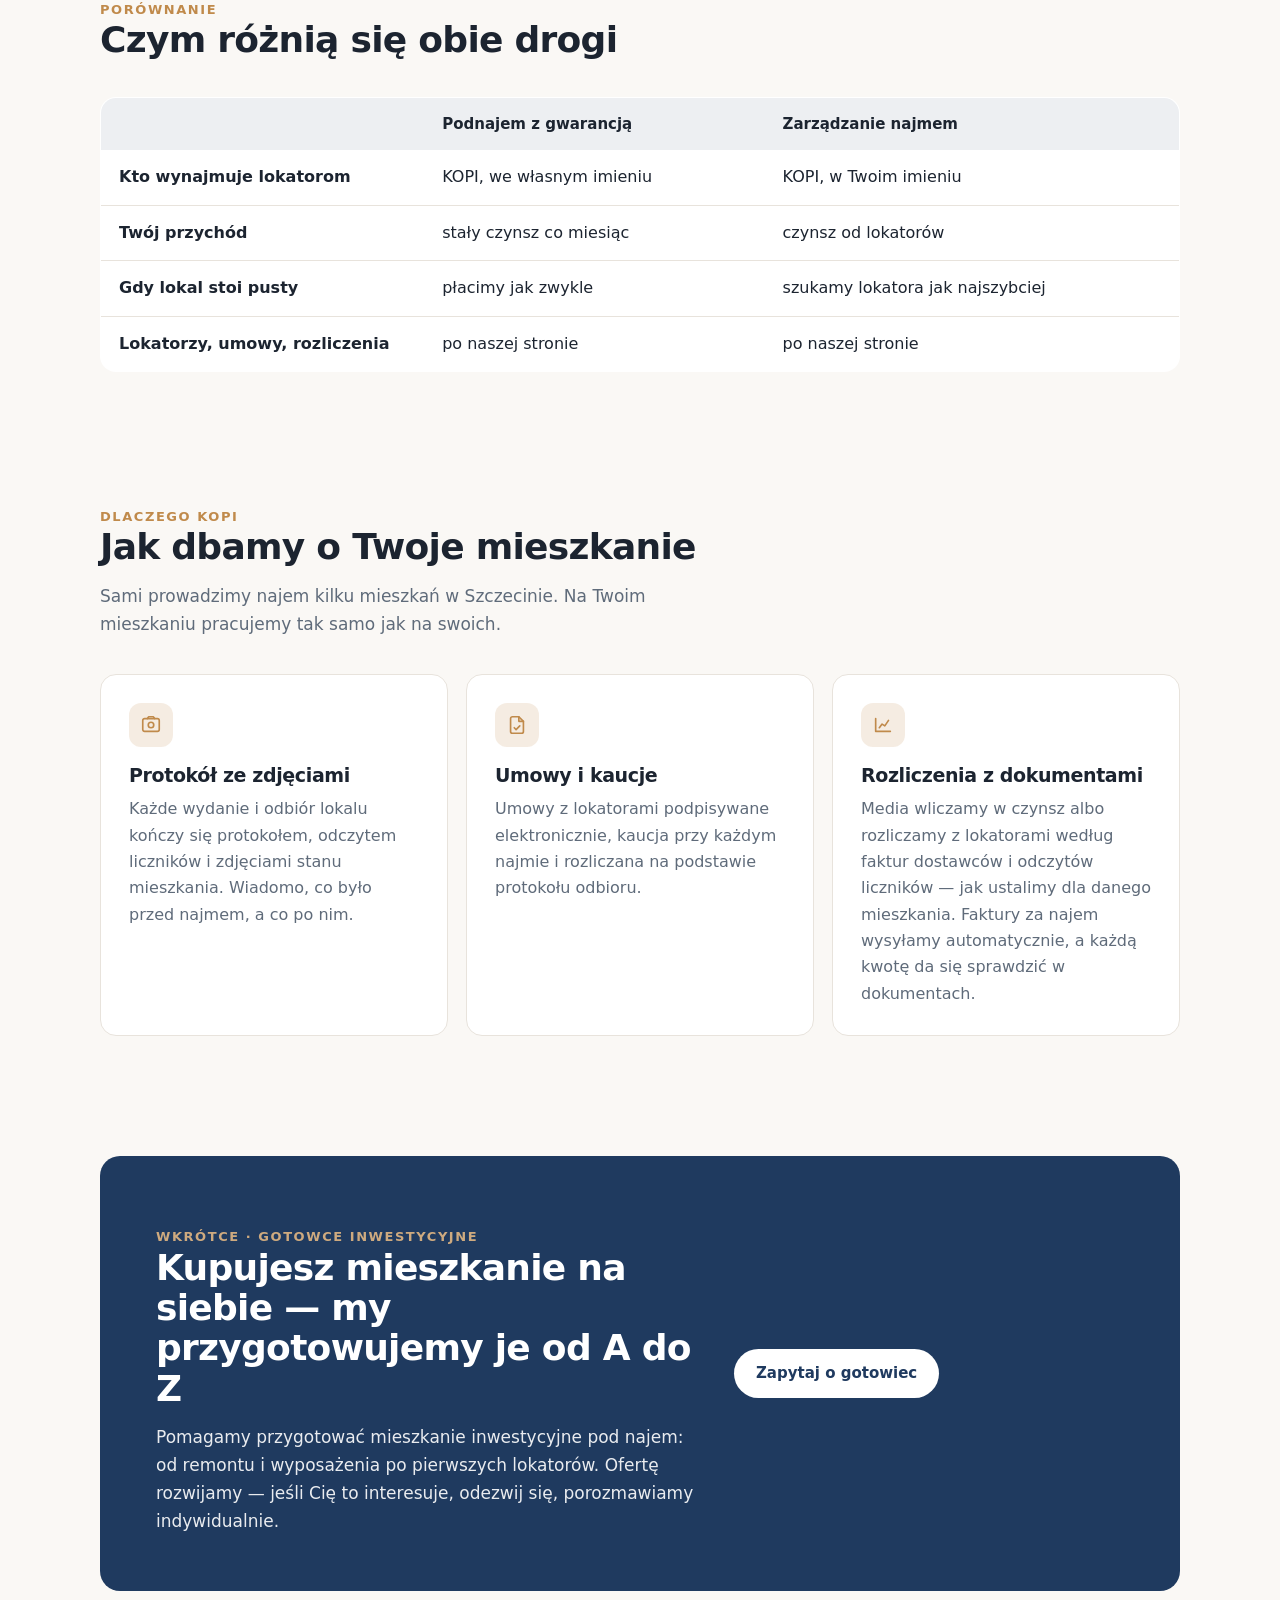
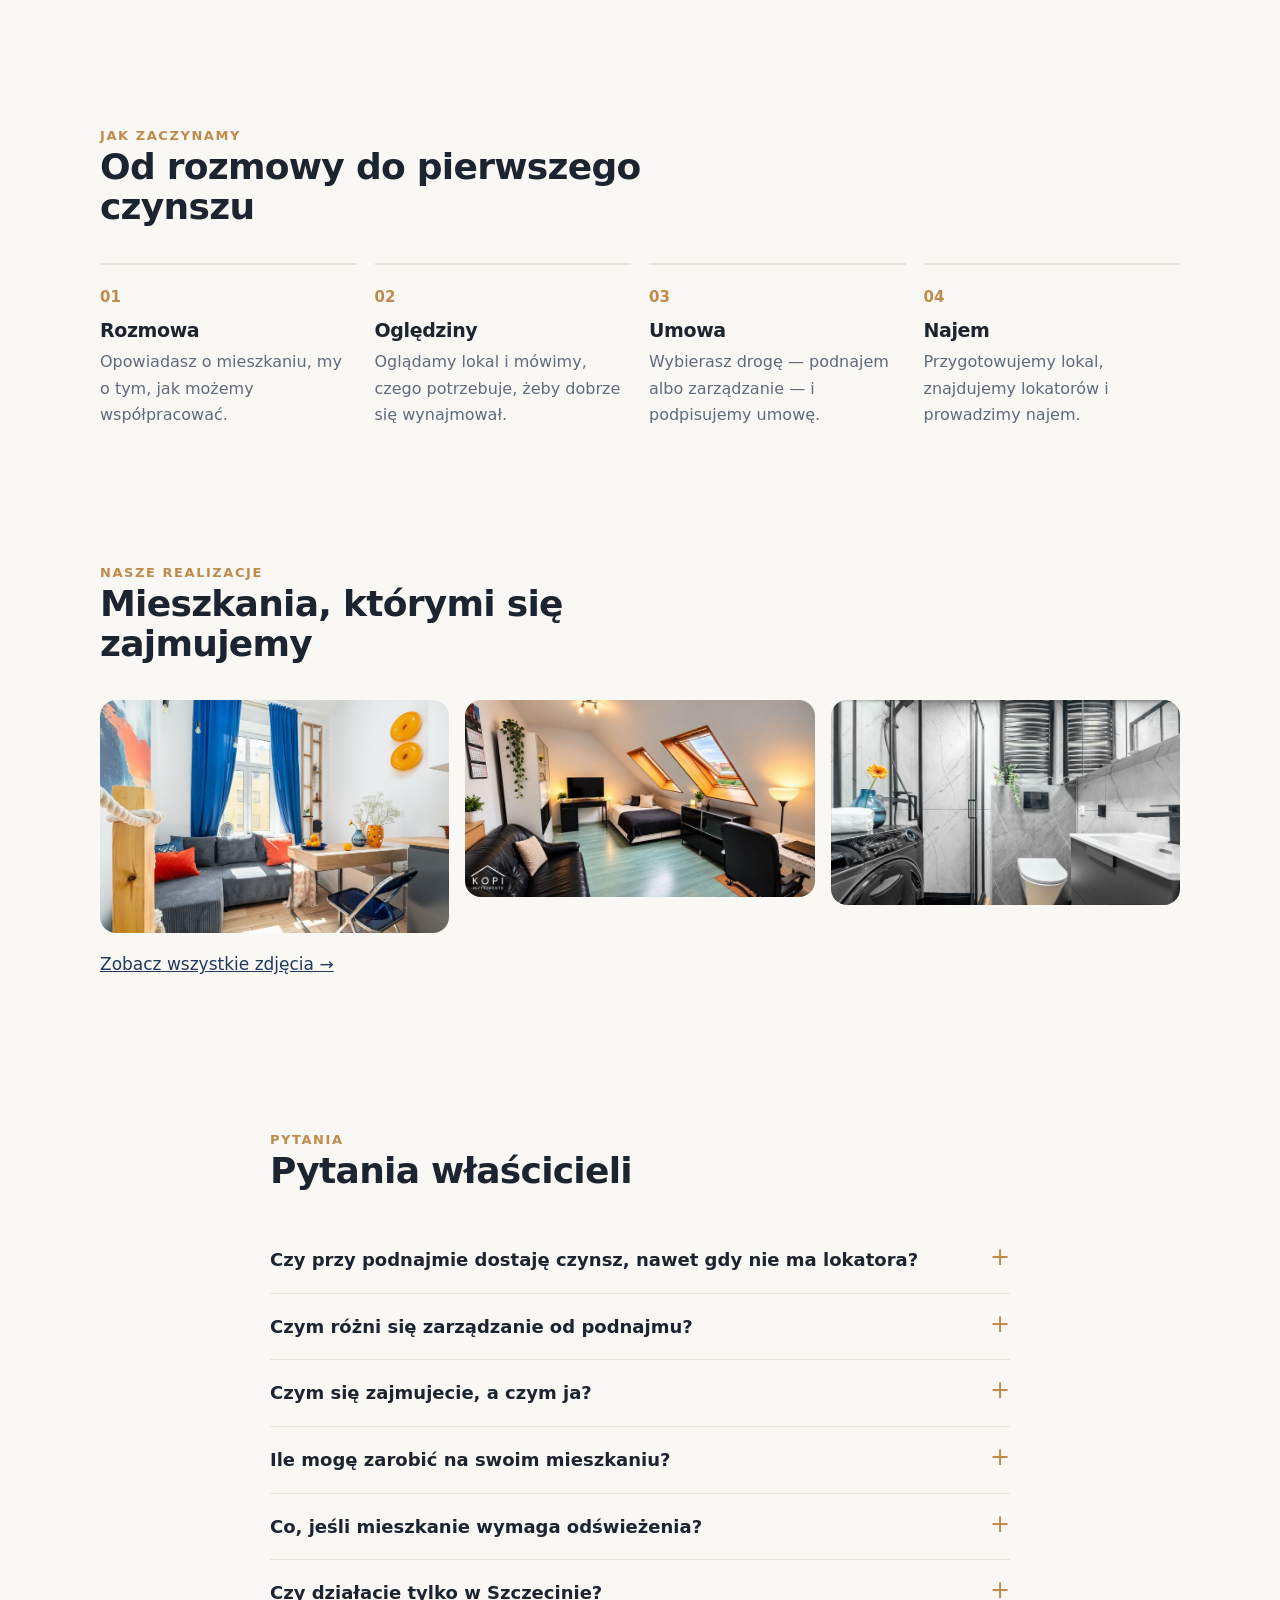
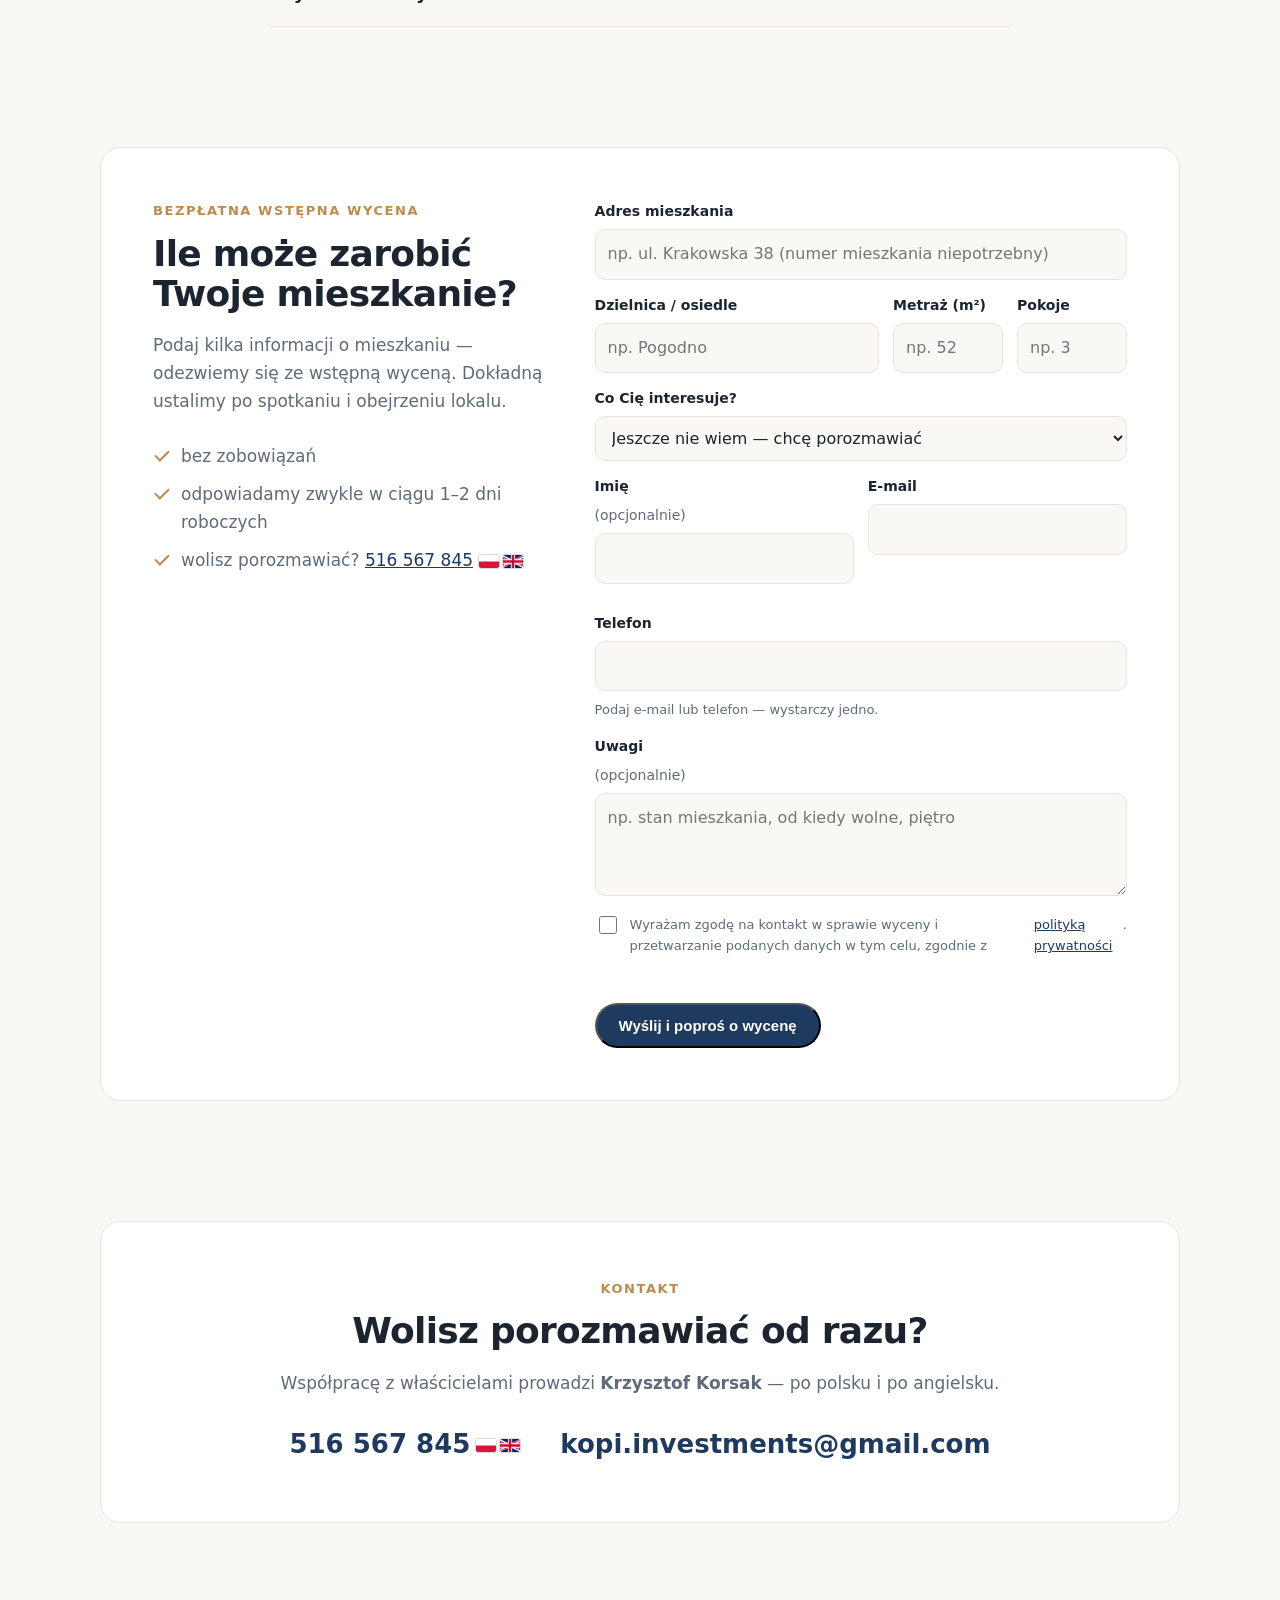
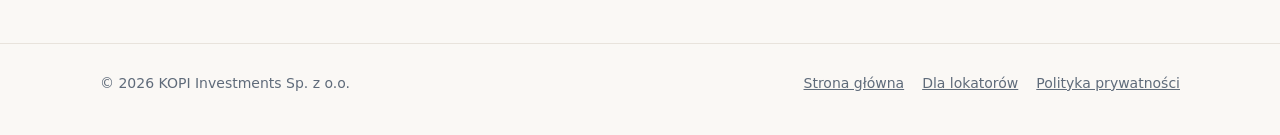
==== commit 8b1d5f19: "Lista oczekujacych dla lokatorow, telefony z flagami, poprawki tekstow o mediach Co-Authored-By: Cla" ====
--- a/dla-wlascicieli/index.html
+++ b/dla-wlascicieli/index.html
@@ -18,7 +18,7 @@
     <div class="menu">
       <a href="/wynajem/">Szukam mieszkania</a><a href="/dla-wlascicieli/" aria-current="page">Dla właścicieli</a><a href="#wycena">Wycena</a><a href="#kontakt">Kontakt</a>
     </div>
-    <a class="btn btn-primary" href="tel:+48516567845">516 567 845</a>
+    <a class="btn btn-primary" href="tel:+48516567845">516 567 845<span class="flags" title="polski, English"><i class="flag pl"></i><i class="flag gb"></i></span></a>
   </div>
 </nav>
 
@@ -118,7 +118,7 @@
       <div class="card reveal">
         <div class="ico"><svg width="22" height="22" viewBox="0 0 24 24" fill="none" stroke="currentColor" stroke-width="1.8" stroke-linecap="round" stroke-linejoin="round"><path d="M4 19V5M4 19h16"/><path d="M8 15l3-4 3 2 4-6"/></svg></div>
         <h3>Rozliczenia z dokumentami</h3>
-        <p>Media rozliczamy według faktur dostawców i odczytów liczników, a faktury za najem wysyłamy automatycznie. Każdą kwotę da się sprawdzić w dokumentach.</p>
+        <p>Media wliczamy w czynsz albo rozliczamy z lokatorami według faktur dostawców i odczytów liczników — jak ustalimy dla danego mieszkania. Faktury za najem wysyłamy automatycznie, a każdą kwotę da się sprawdzić w dokumentach.</p>
       </div>
     </div>
   </div>
@@ -192,7 +192,7 @@
         <ul class="ticks">
           <li>bez zobowiązań</li>
           <li>odpowiadamy zwykle w ciągu 1–2 dni roboczych</li>
-          <li>wolisz porozmawiać? <a href="tel:+48516567845">516 567 845</a></li>
+          <li>wolisz porozmawiać? <a href="tel:+48516567845">516 567 845<span class="flags" title="polski, English"><i class="flag pl"></i><i class="flag gb"></i></span></a></li>
         </ul>
       </div>
       <form class="form" id="formularz-wyceny" data-endpoint="https://script.google.com/macros/s/AKfycby098iUP1cipu3ZEF2v3LqKbIRj6LC_Z0pw45lwFjMctD5JP87HLw8DCAVmqha5VYbU3A/exec" novalidate>
@@ -245,8 +245,9 @@
     <div class="contact reveal">
       <p class="eyebrow">Kontakt</p>
       <h2>Wolisz porozmawiać od razu?</h2>
+      <p class="muted">Współpracę z właścicielami prowadzi <b>Krzysztof Korsak</b> — po polsku i po angielsku.</p>
       <div class="big">
-        <a href="tel:+48516567845">516 567 845</a>
+        <a href="tel:+48516567845">516 567 845<span class="flags" title="polski, English"><i class="flag pl"></i><i class="flag gb"></i></span></a>
         <a href="mailto:kopi.investments@gmail.com">kopi.investments@gmail.com</a>
       </div>
     </div>
--- a/style.css
+++ b/style.css
@@ -171,3 +171,13 @@
 .form button[disabled]{opacity:.6;cursor:wait}
 .form.sent .row,.form.sent .hint,.form.sent .consent,.form.sent button{display:none}
 @media (max-width:860px){.quote{grid-template-columns:1fr}}
+
+/* Flagi języków przy telefonach (SVG w CSS — emoji flag Windows nie pokazuje) */
+.flags{display:inline-flex;gap:4px;vertical-align:middle;margin-left:6px}
+.flag{display:inline-block;width:20px;height:13px;border-radius:2px;box-shadow:0 0 0 1px rgba(0,0,0,.15);background-size:cover;background-position:center}
+.flag.pl{background-image:url("data:image/svg+xml,%3Csvg xmlns='http://www.w3.org/2000/svg' viewBox='0 0 16 10'%3E%3Crect width='16' height='5' fill='%23fff'/%3E%3Crect y='5' width='16' height='5' fill='%23dc143c'/%3E%3C/svg%3E")}
+.flag.gb{background-image:url("data:image/svg+xml,%3Csvg xmlns='http://www.w3.org/2000/svg' viewBox='0 0 60 30'%3E%3CclipPath id='t'%3E%3Cpath d='M30,15h30v15zv15h-30zh-30v-15zv-15h30z'/%3E%3C/clipPath%3E%3Cpath d='M0,0v30h60v-30z' fill='%23012169'/%3E%3Cpath d='M0,0L60,30M60,0L0,30' stroke='%23fff' stroke-width='6'/%3E%3Cpath d='M0,0L60,30M60,0L0,30' clip-path='url(%23t)' stroke='%23C8102E' stroke-width='4'/%3E%3Cpath d='M30,0v30M0,15h60' stroke='%23fff' stroke-width='10'/%3E%3Cpath d='M30,0v30M0,15h60' stroke='%23C8102E' stroke-width='6'/%3E%3C/svg%3E")}
+.btn .flags{margin-left:2px}
+.who-call{display:flex;flex-direction:column;gap:4px;align-items:center}
+.who-call small{font-size:14px;font-weight:400;color:var(--muted)}
+.contact .big.two{gap:24px 56px}
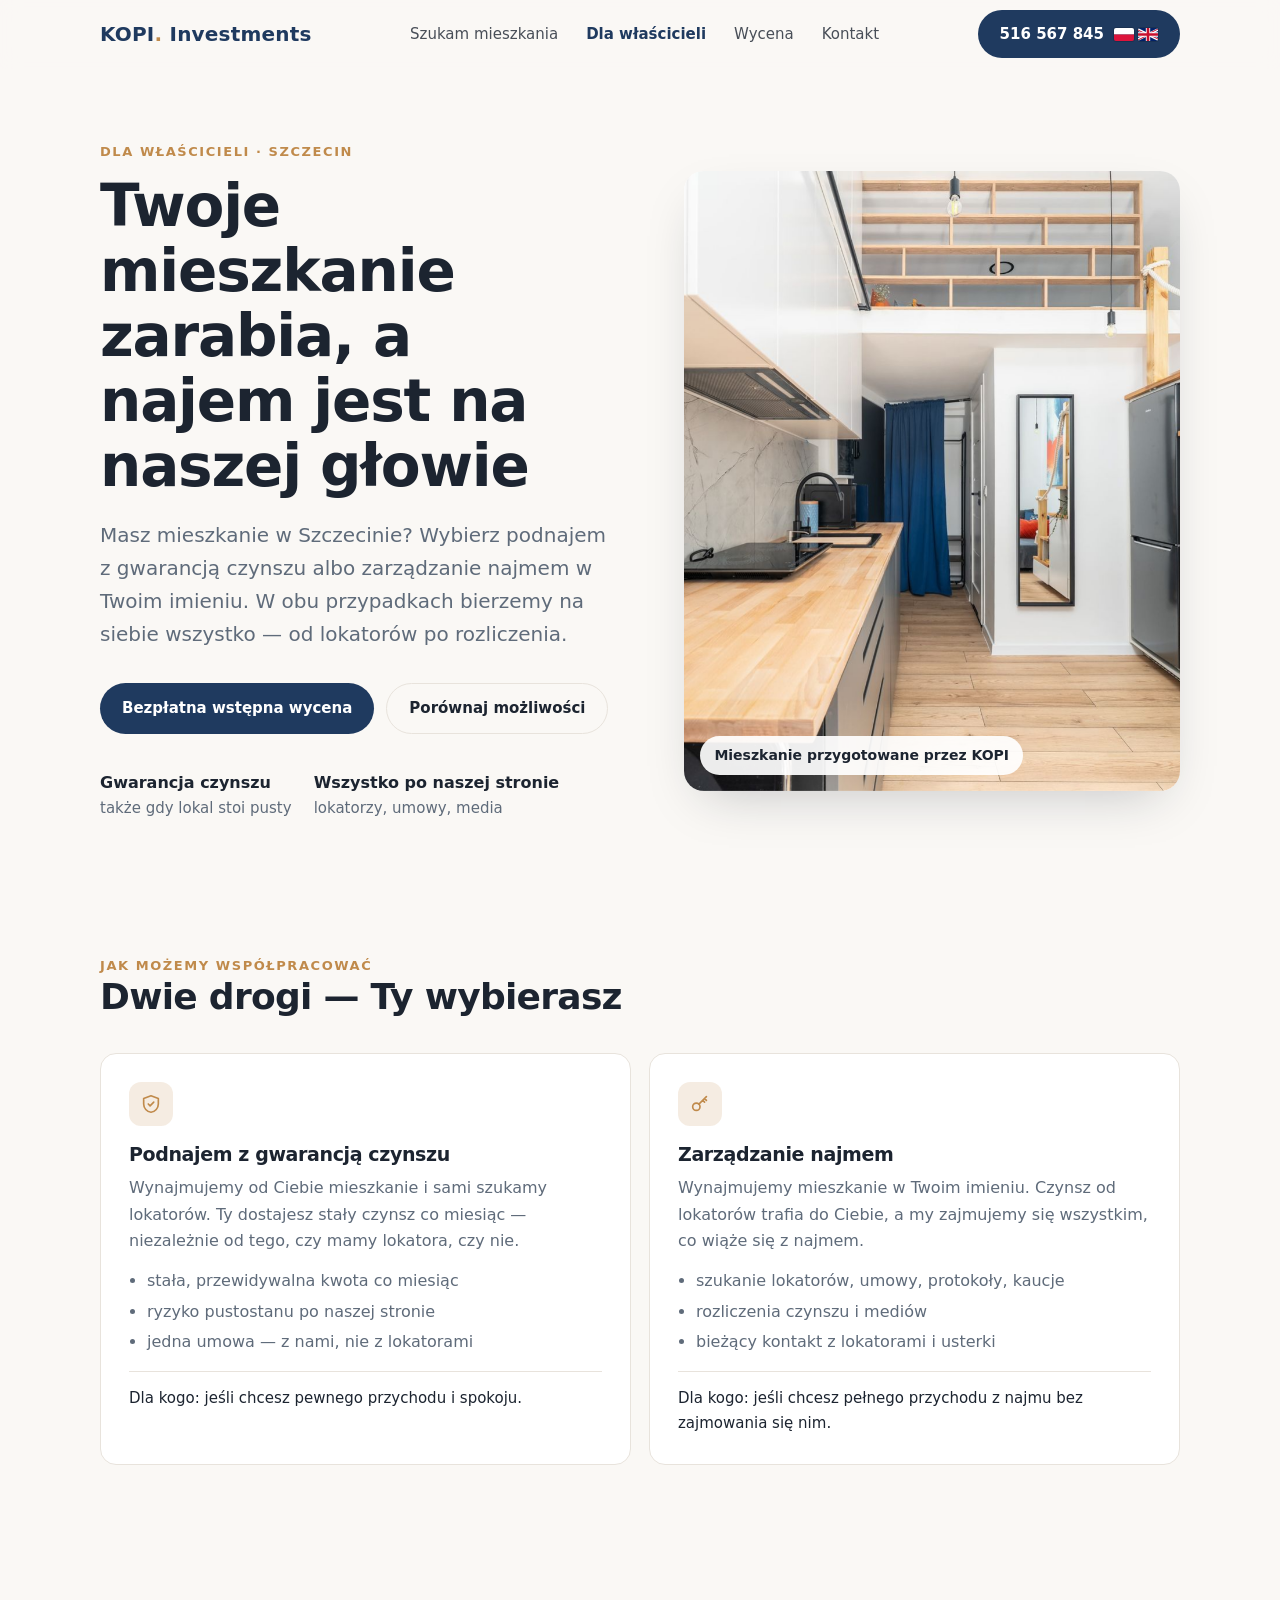
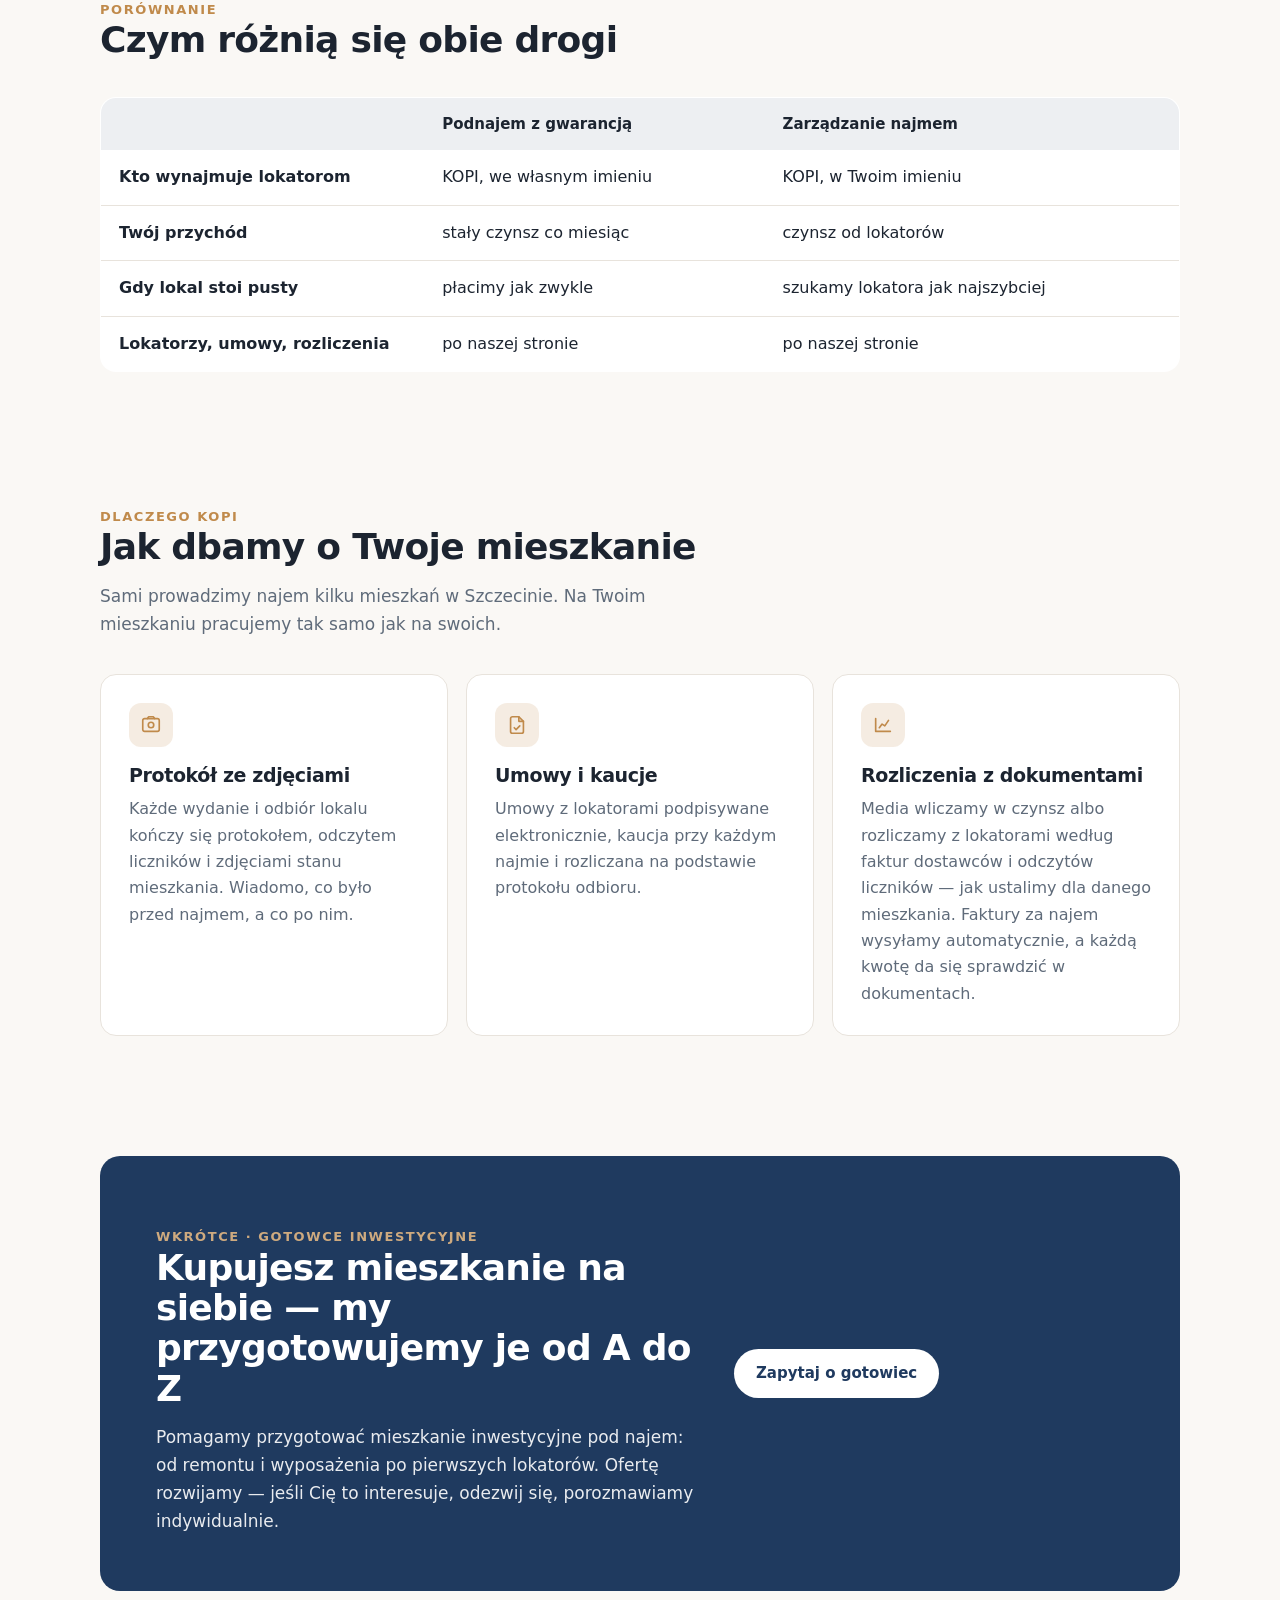
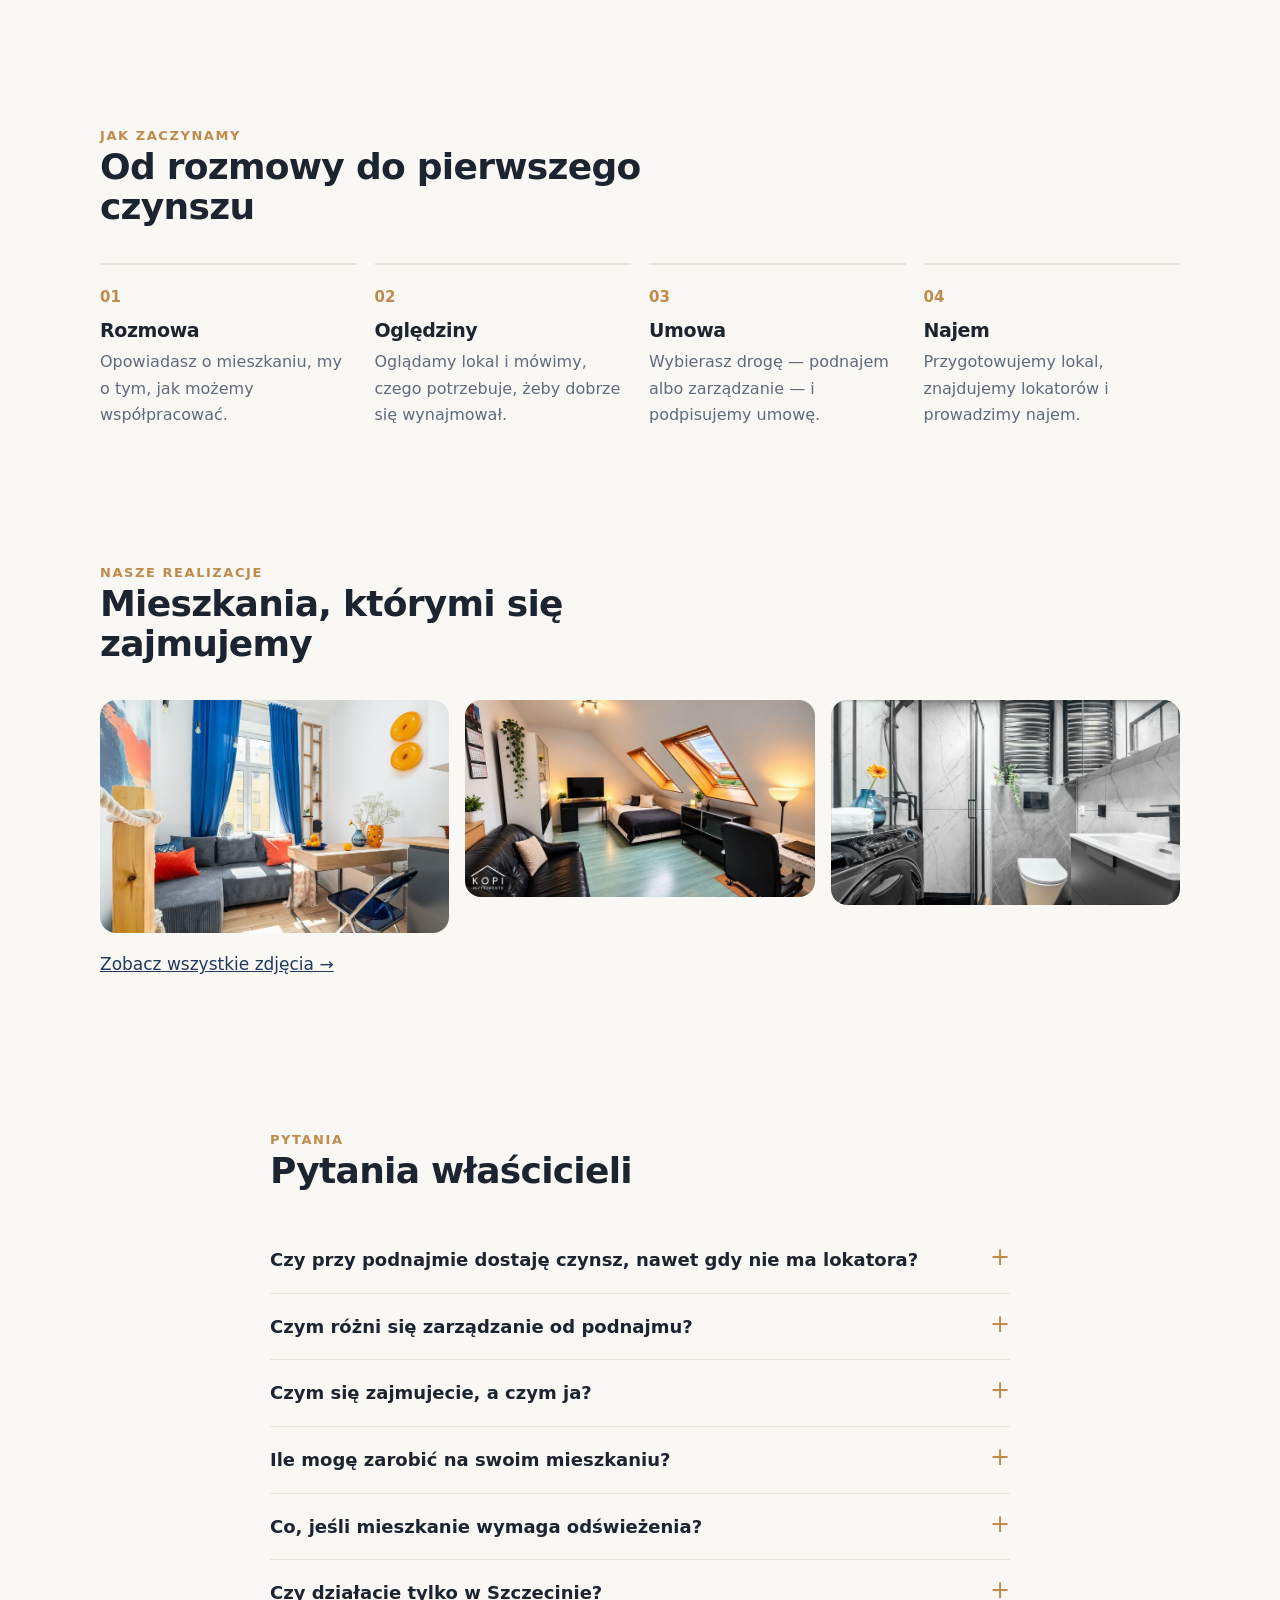
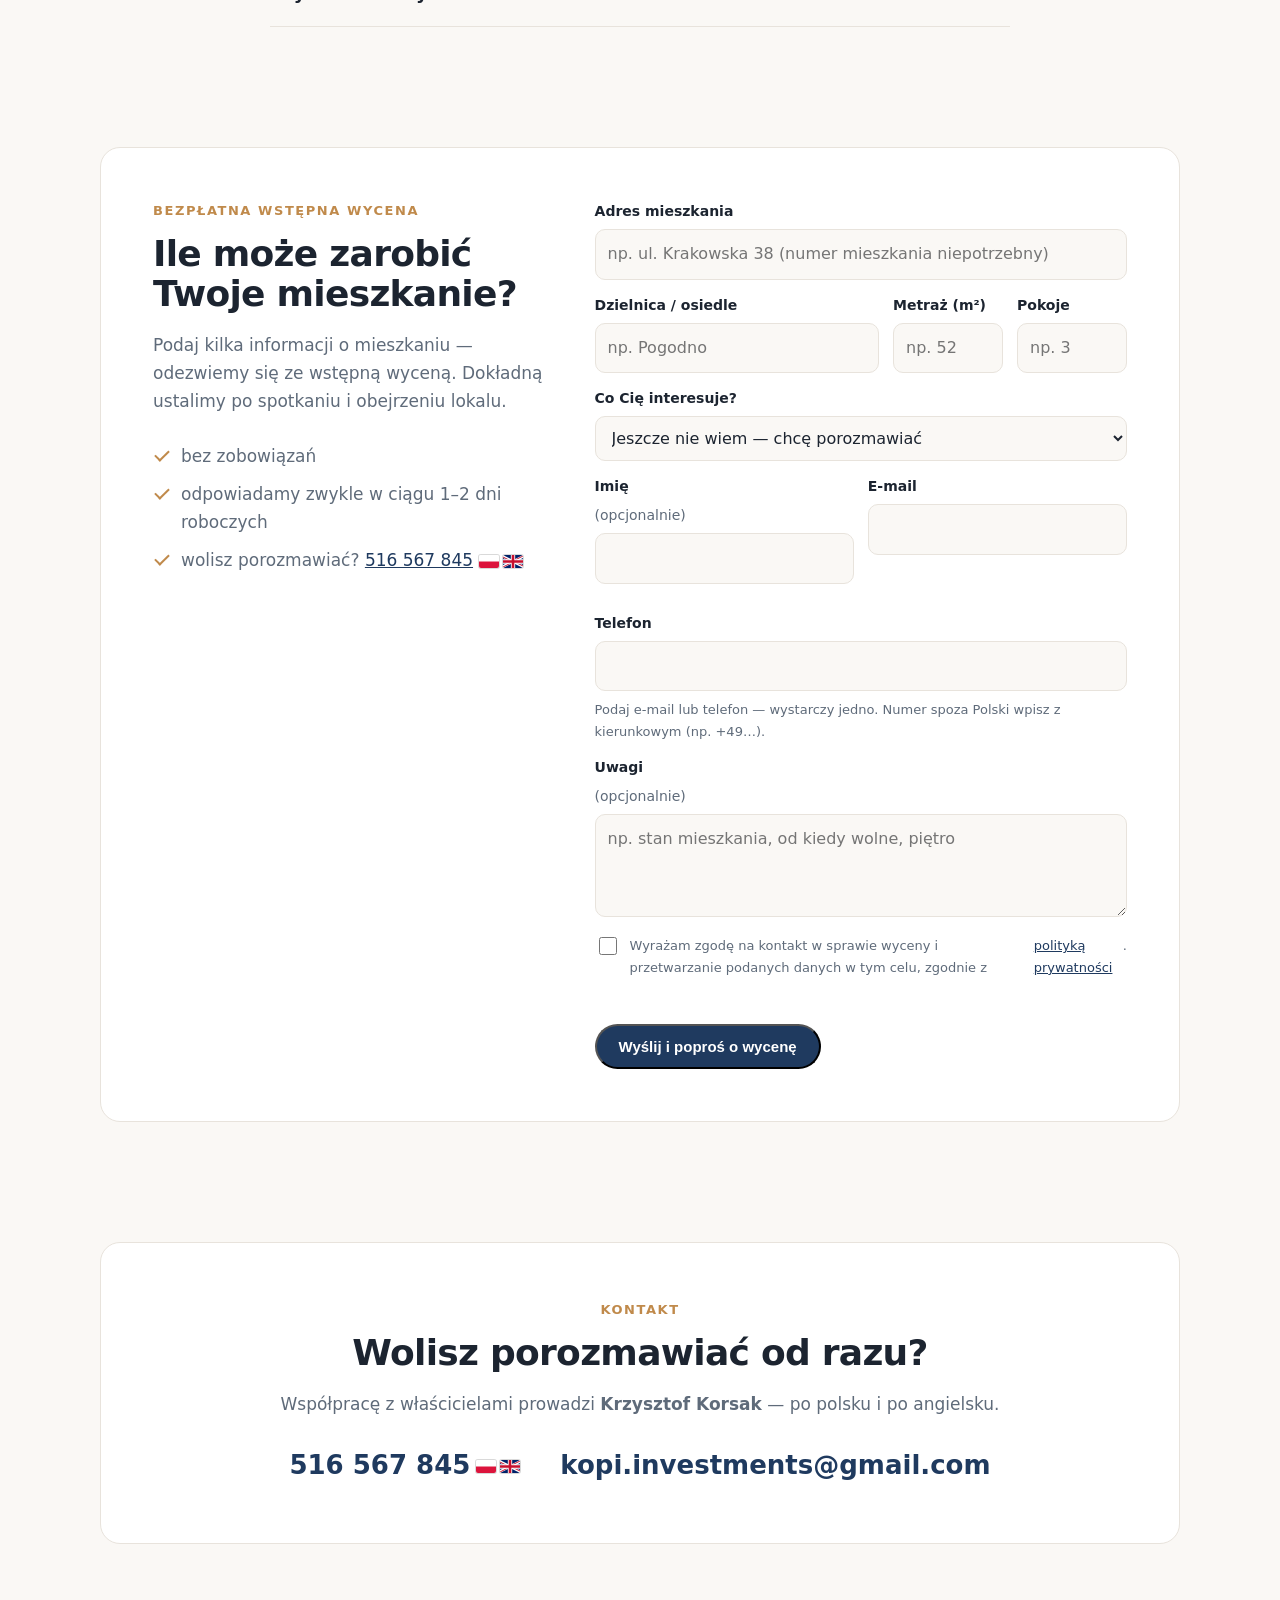
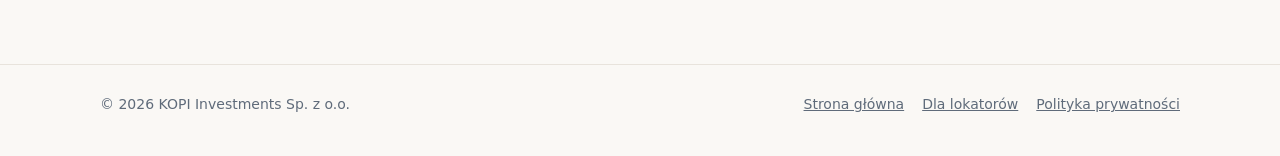
==== commit 670b1d92: "Dokladniejsze sprawdzanie numeru telefonu w formularzach Co-Authored-By: Claude Opus 5.5 <noreply@an" ====
--- a/dla-wlascicieli/index.html
+++ b/dla-wlascicieli/index.html
@@ -228,7 +228,7 @@
           <label class="f">E-mail<input name="email" type="email" maxlength="120" autocomplete="email"></label>
           <label class="f">Telefon<input name="telefon" type="tel" maxlength="30" autocomplete="tel"></label>
         </div>
-        <p class="hint">Podaj e-mail lub telefon — wystarczy jedno.</p>
+        <p class="hint">Podaj e-mail lub telefon — wystarczy jedno. Numer spoza Polski wpisz z kierunkowym (np. +49…).</p>
         <div class="row">
           <label class="f full">Uwagi <span class="opt">(opcjonalnie)</span><textarea name="uwagi" rows="3" maxlength="1000" placeholder="np. stan mieszkania, od kiedy wolne, piętro"></textarea></label>
         </div>
--- a/style.css
+++ b/style.css
@@ -177,6 +177,7 @@
 .flag{display:inline-block;width:20px;height:13px;border-radius:2px;box-shadow:0 0 0 1px rgba(0,0,0,.15);background-size:cover;background-position:center}
 .flag.pl{background-image:url("data:image/svg+xml,%3Csvg xmlns='http://www.w3.org/2000/svg' viewBox='0 0 16 10'%3E%3Crect width='16' height='5' fill='%23fff'/%3E%3Crect y='5' width='16' height='5' fill='%23dc143c'/%3E%3C/svg%3E")}
 .flag.gb{background-image:url("data:image/svg+xml,%3Csvg xmlns='http://www.w3.org/2000/svg' viewBox='0 0 60 30'%3E%3CclipPath id='t'%3E%3Cpath d='M30,15h30v15zv15h-30zh-30v-15zv-15h30z'/%3E%3C/clipPath%3E%3Cpath d='M0,0v30h60v-30z' fill='%23012169'/%3E%3Cpath d='M0,0L60,30M60,0L0,30' stroke='%23fff' stroke-width='6'/%3E%3Cpath d='M0,0L60,30M60,0L0,30' clip-path='url(%23t)' stroke='%23C8102E' stroke-width='4'/%3E%3Cpath d='M30,0v30M0,15h60' stroke='%23fff' stroke-width='10'/%3E%3Cpath d='M30,0v30M0,15h60' stroke='%23C8102E' stroke-width='6'/%3E%3C/svg%3E")}
+.flag.ua{background-image:url("data:image/svg+xml,%3Csvg xmlns='http://www.w3.org/2000/svg' viewBox='0 0 16 10'%3E%3Crect width='16' height='5' fill='%230057B7'/%3E%3Crect y='5' width='16' height='5' fill='%23FFD700'/%3E%3C/svg%3E")}
 .btn .flags{margin-left:2px}
 .who-call{display:flex;flex-direction:column;gap:4px;align-items:center}
 .who-call small{font-size:14px;font-weight:400;color:var(--muted)}
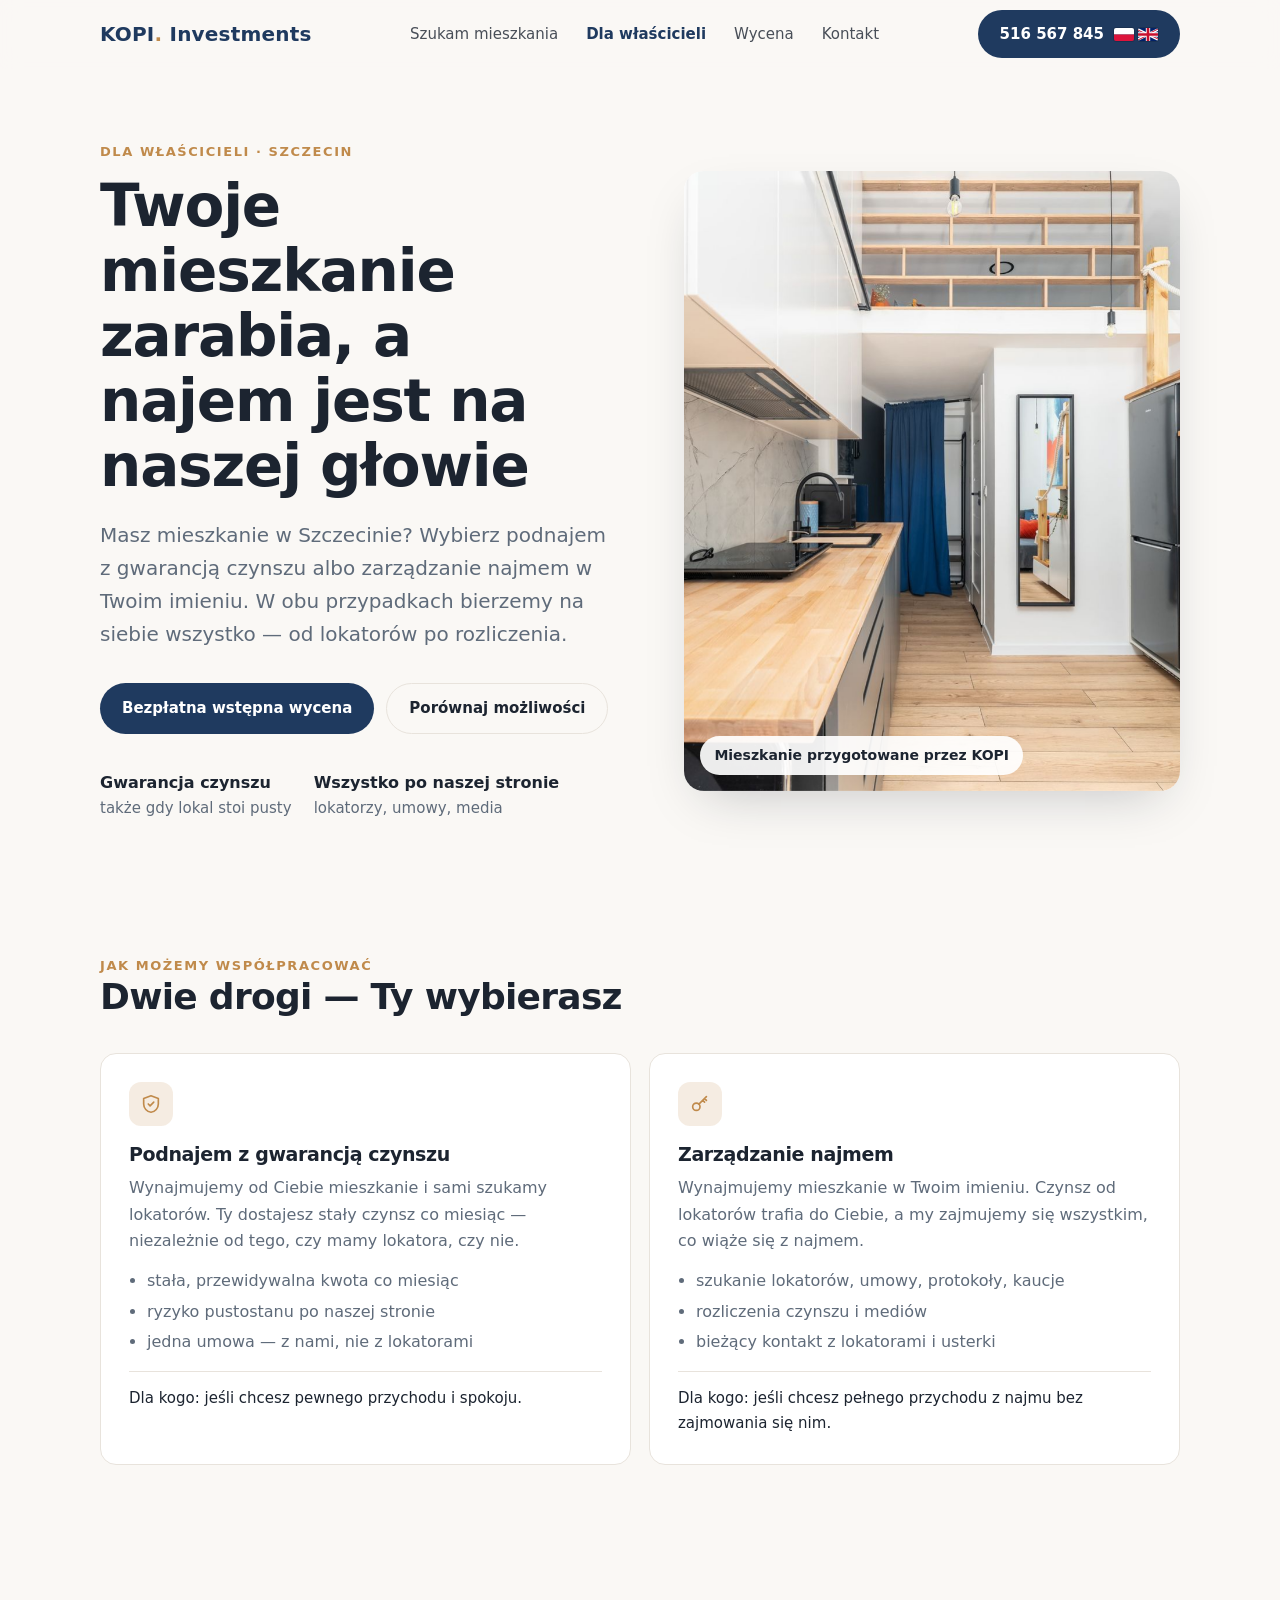
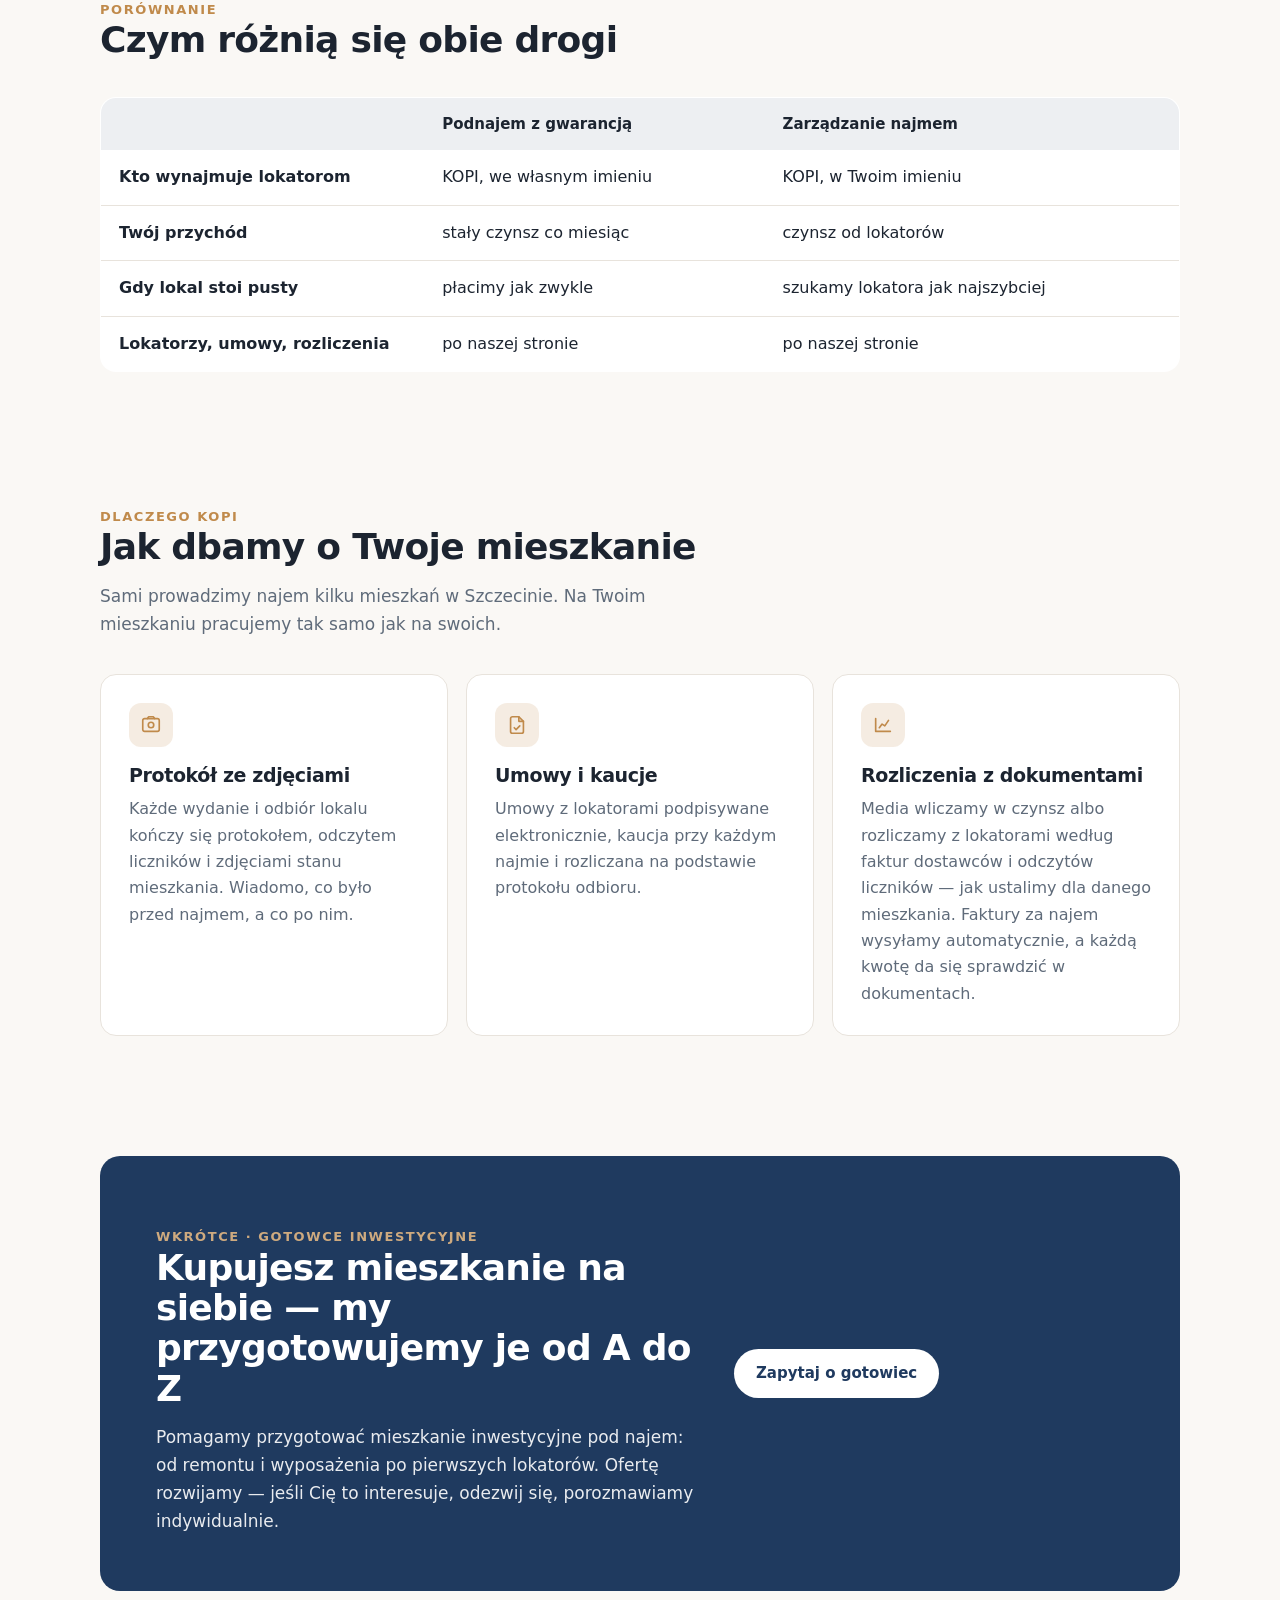
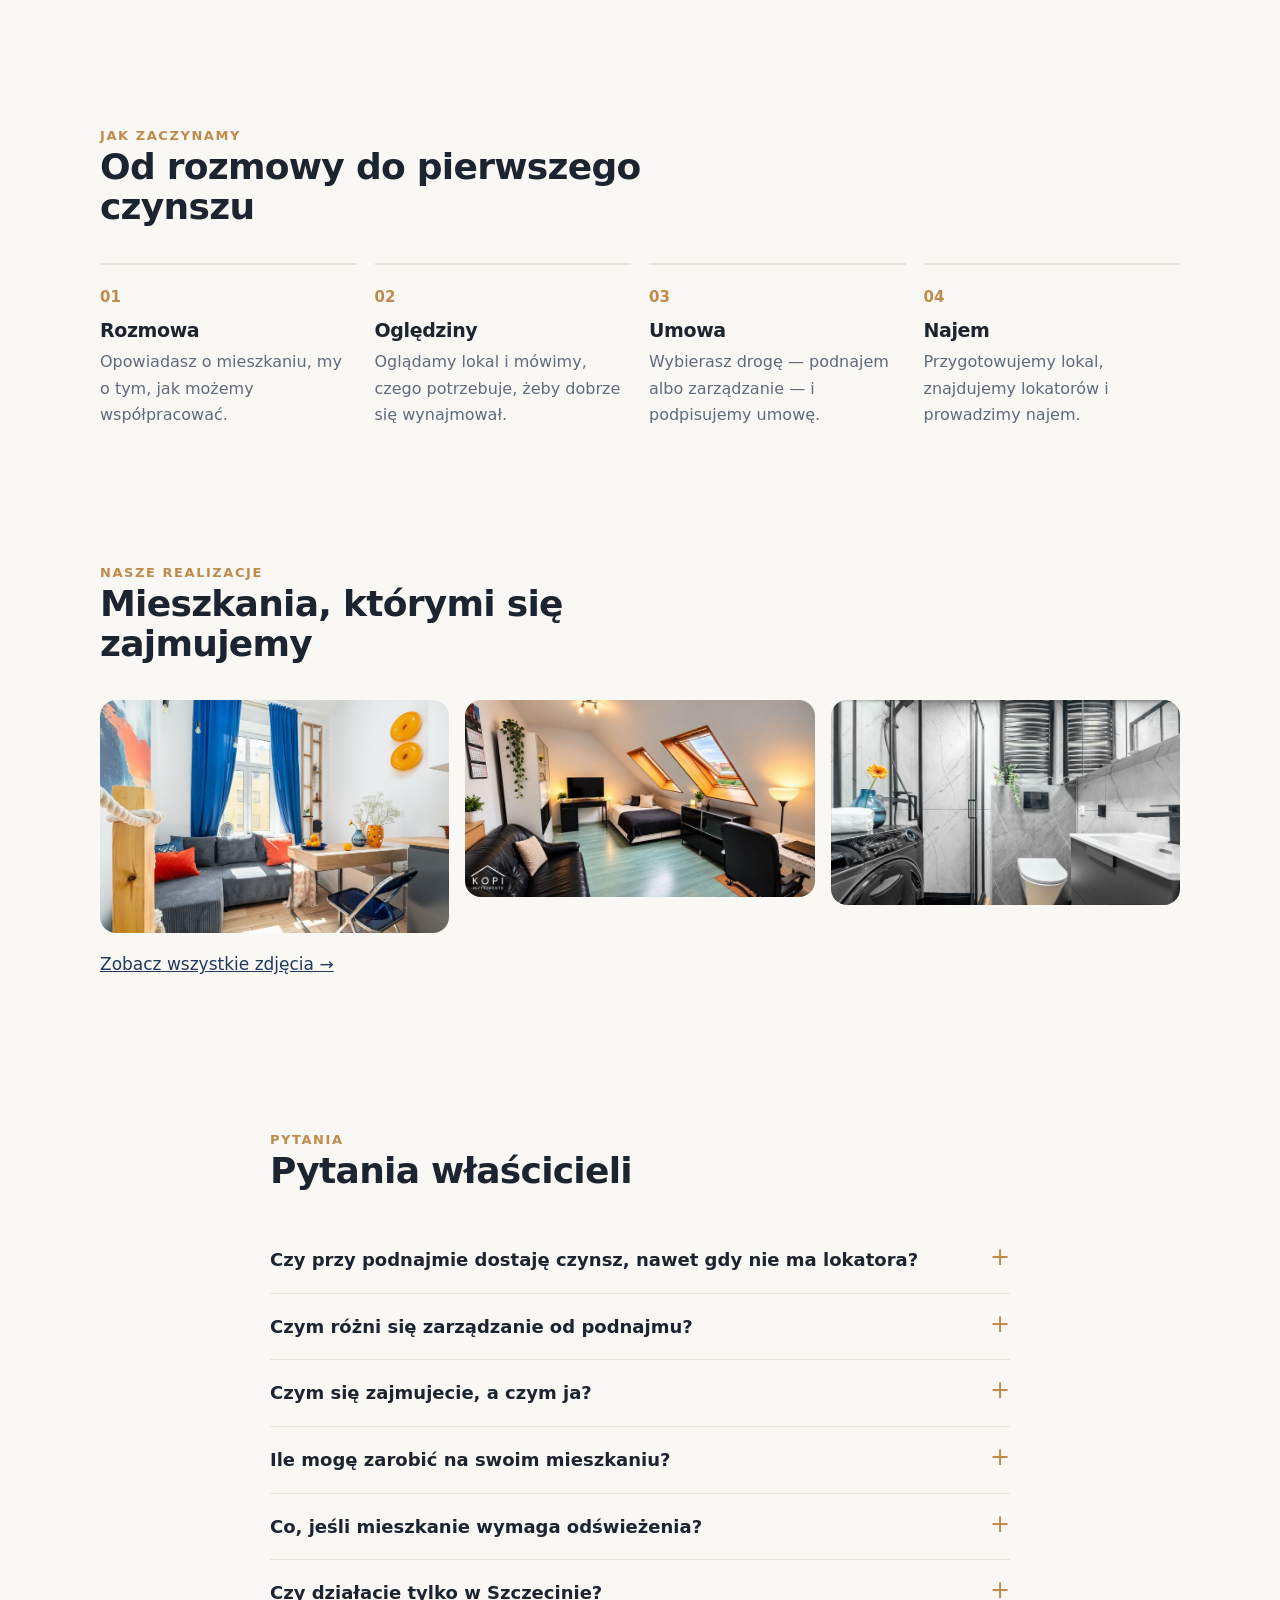
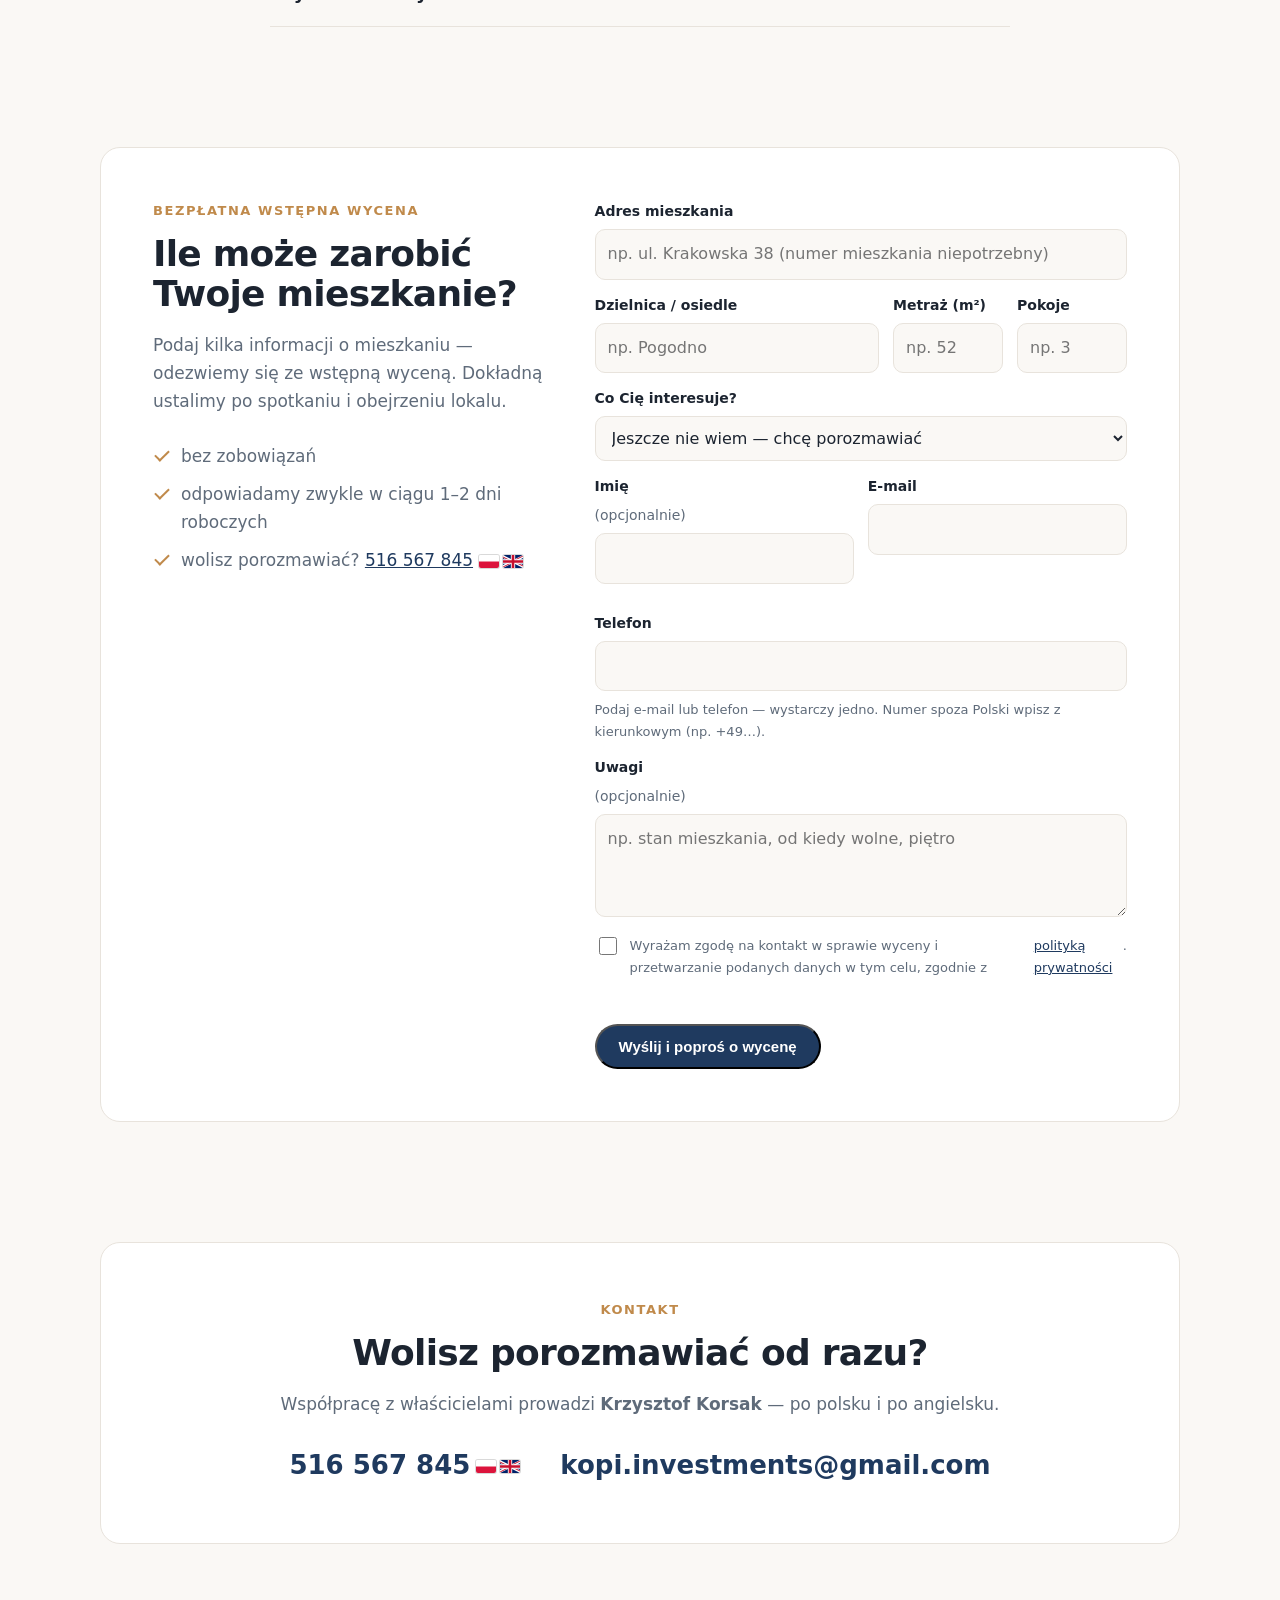
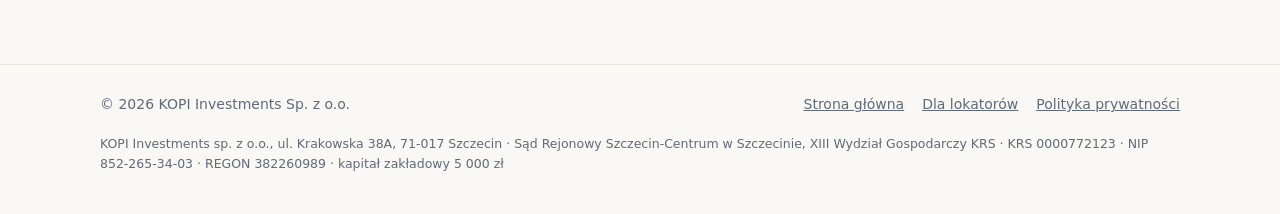
==== commit 1eb8667f: "Dane spolki w stopce (art. 206 KSH) i w polityce prywatnosci Co-Authored-By: Claude Opus 5.5 <norepl" ====
--- a/dla-wlascicieli/index.html
+++ b/dla-wlascicieli/index.html
@@ -258,9 +258,11 @@
   <div class="wrap">
     <span>© 2026 KOPI Investments Sp. z o.o.</span>
     <nav><a href="/">Strona główna</a><a href="/wynajem/">Dla lokatorów</a><a href="/polityka-prywatnosci.html">Polityka prywatności</a></nav>
+    <p class="firma">KOPI Investments sp. z o.o., ul. Krakowska 38A, 71-017 Szczecin · Sąd Rejonowy Szczecin-Centrum w Szczecinie, XIII Wydział Gospodarczy KRS · KRS 0000772123 · NIP 852-265-34-03 · REGON 382260989 · kapitał zakładowy 5 000 zł</p>
   </div>
 </footer>
 
 <script src="/main.js"></script>
+<script src="/licznik.js" defer></script>
 </body>
 </html>
--- a/style.css
+++ b/style.css
@@ -139,6 +139,7 @@
 footer .wrap{display:flex;flex-wrap:wrap;justify-content:space-between;gap:12px}
 footer nav{display:flex;flex-wrap:wrap;gap:18px}
 footer a{color:var(--muted)}
+footer .firma{flex-basis:100%;margin:6px 0 0;font-size:12.5px;line-height:1.6}
 
 /* Ruch */
 .reveal{opacity:0;transform:translateY(16px);transition:opacity .6s ease-out,transform .6s ease-out}
@@ -148,6 +149,8 @@
 /* Formularz wyceny */
 .quote{display:grid;grid-template-columns:.85fr 1.15fr;gap:clamp(24px,4vw,48px);background:var(--surface);border:1px solid var(--line);border-radius:20px;padding:clamp(26px,4.5vw,52px)}
 .quote-intro h2{margin-bottom:12px}
+.wolne{list-style:none;padding:0;margin:0 0 16px}
+.wolne li{padding:10px 14px;margin:0 0 8px;border-left:3px solid var(--accent);background:rgba(0,0,0,.03);border-radius:6px;font-weight:600}
 .ticks{list-style:none;padding:0;margin:22px 0 0}
 .ticks li{padding:5px 0 5px 28px;position:relative;color:var(--muted)}
 .ticks li::before{content:"";position:absolute;left:2px;top:13px;width:12px;height:6px;border-left:2px solid var(--accent);border-bottom:2px solid var(--accent);transform:rotate(-45deg)}
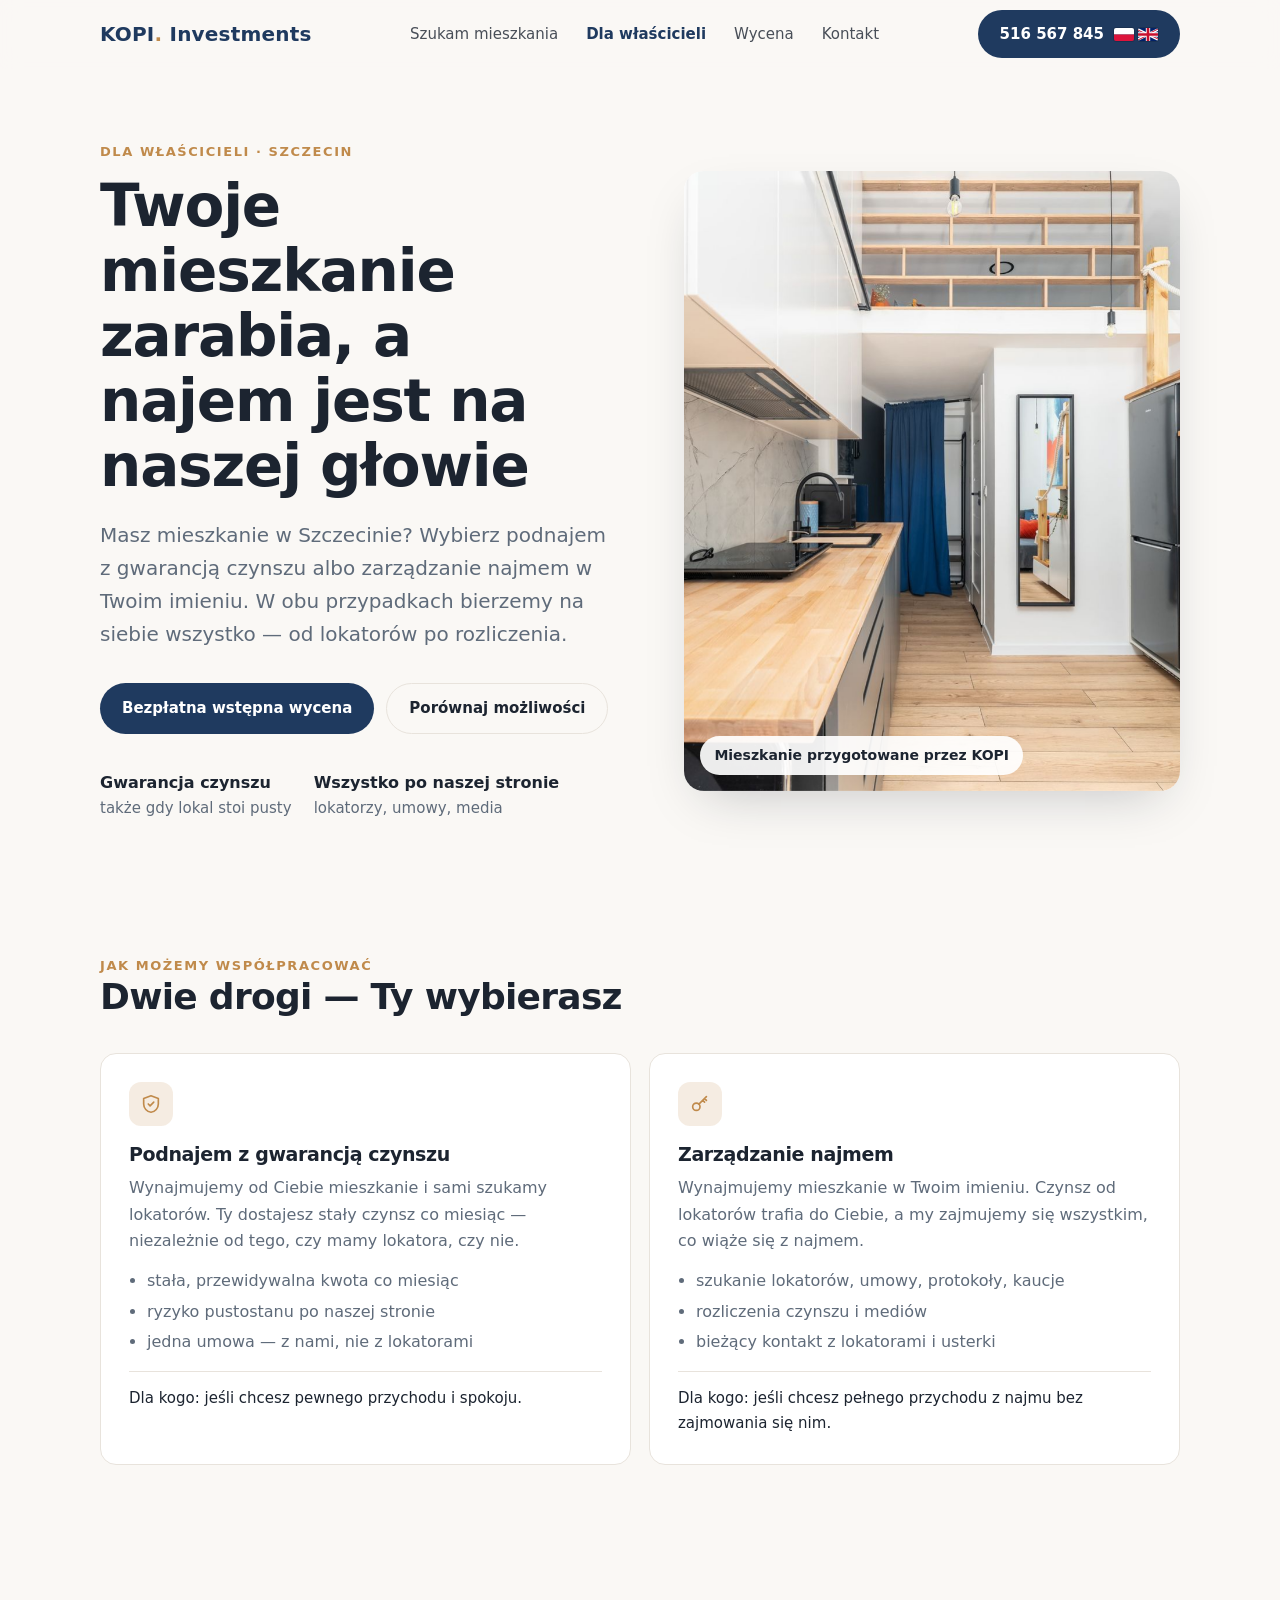
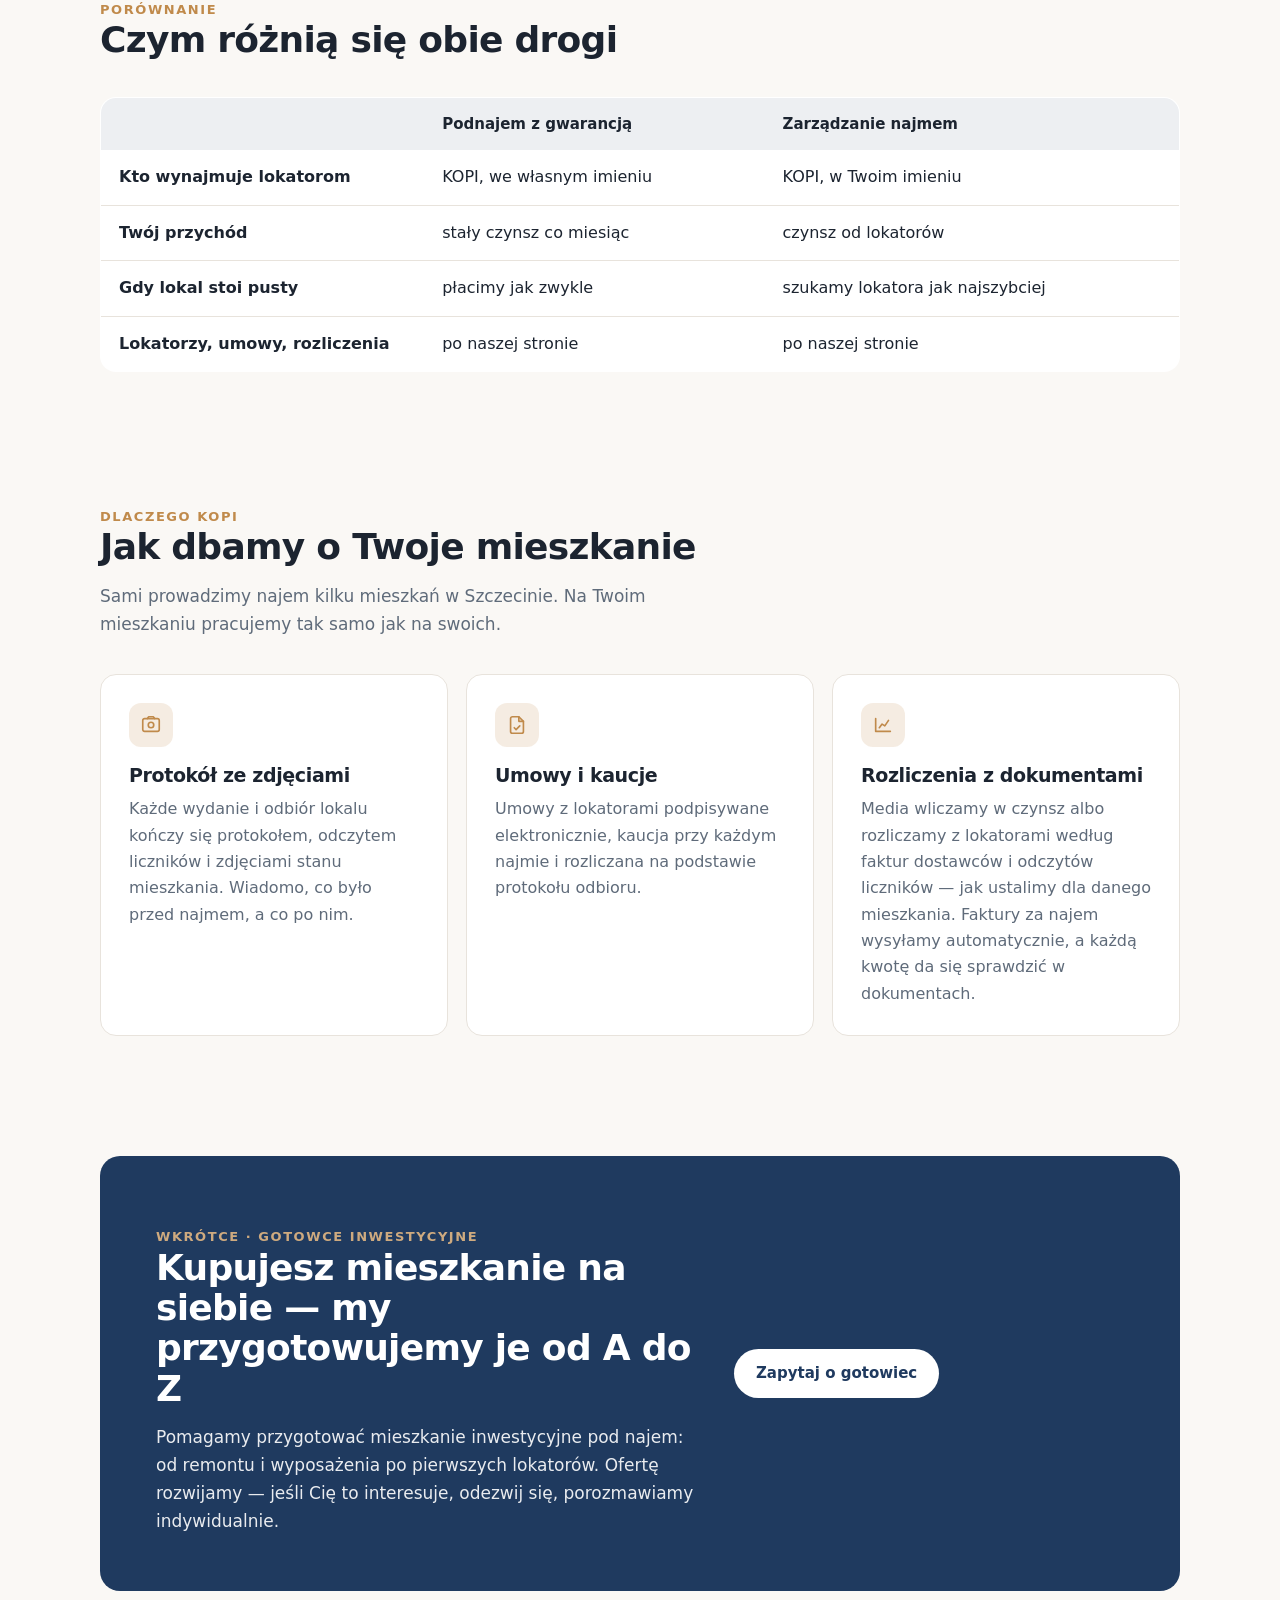
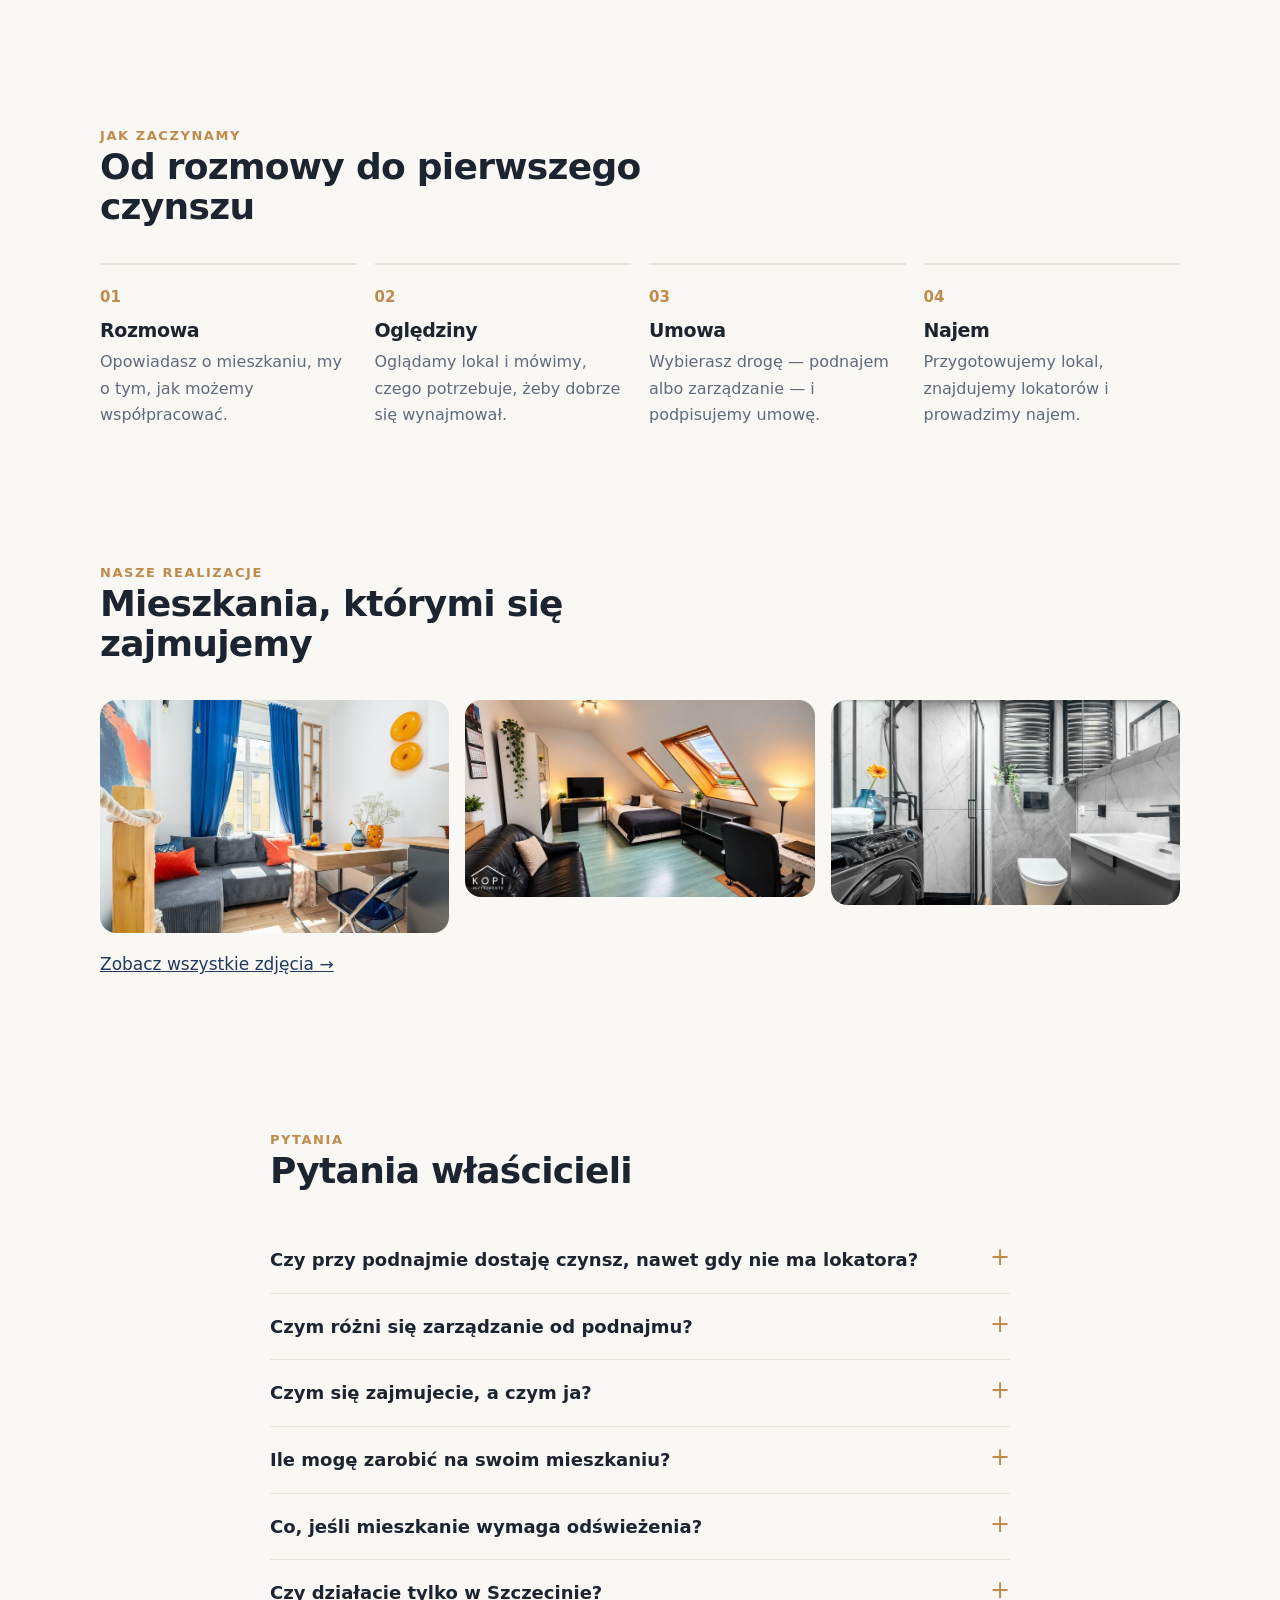
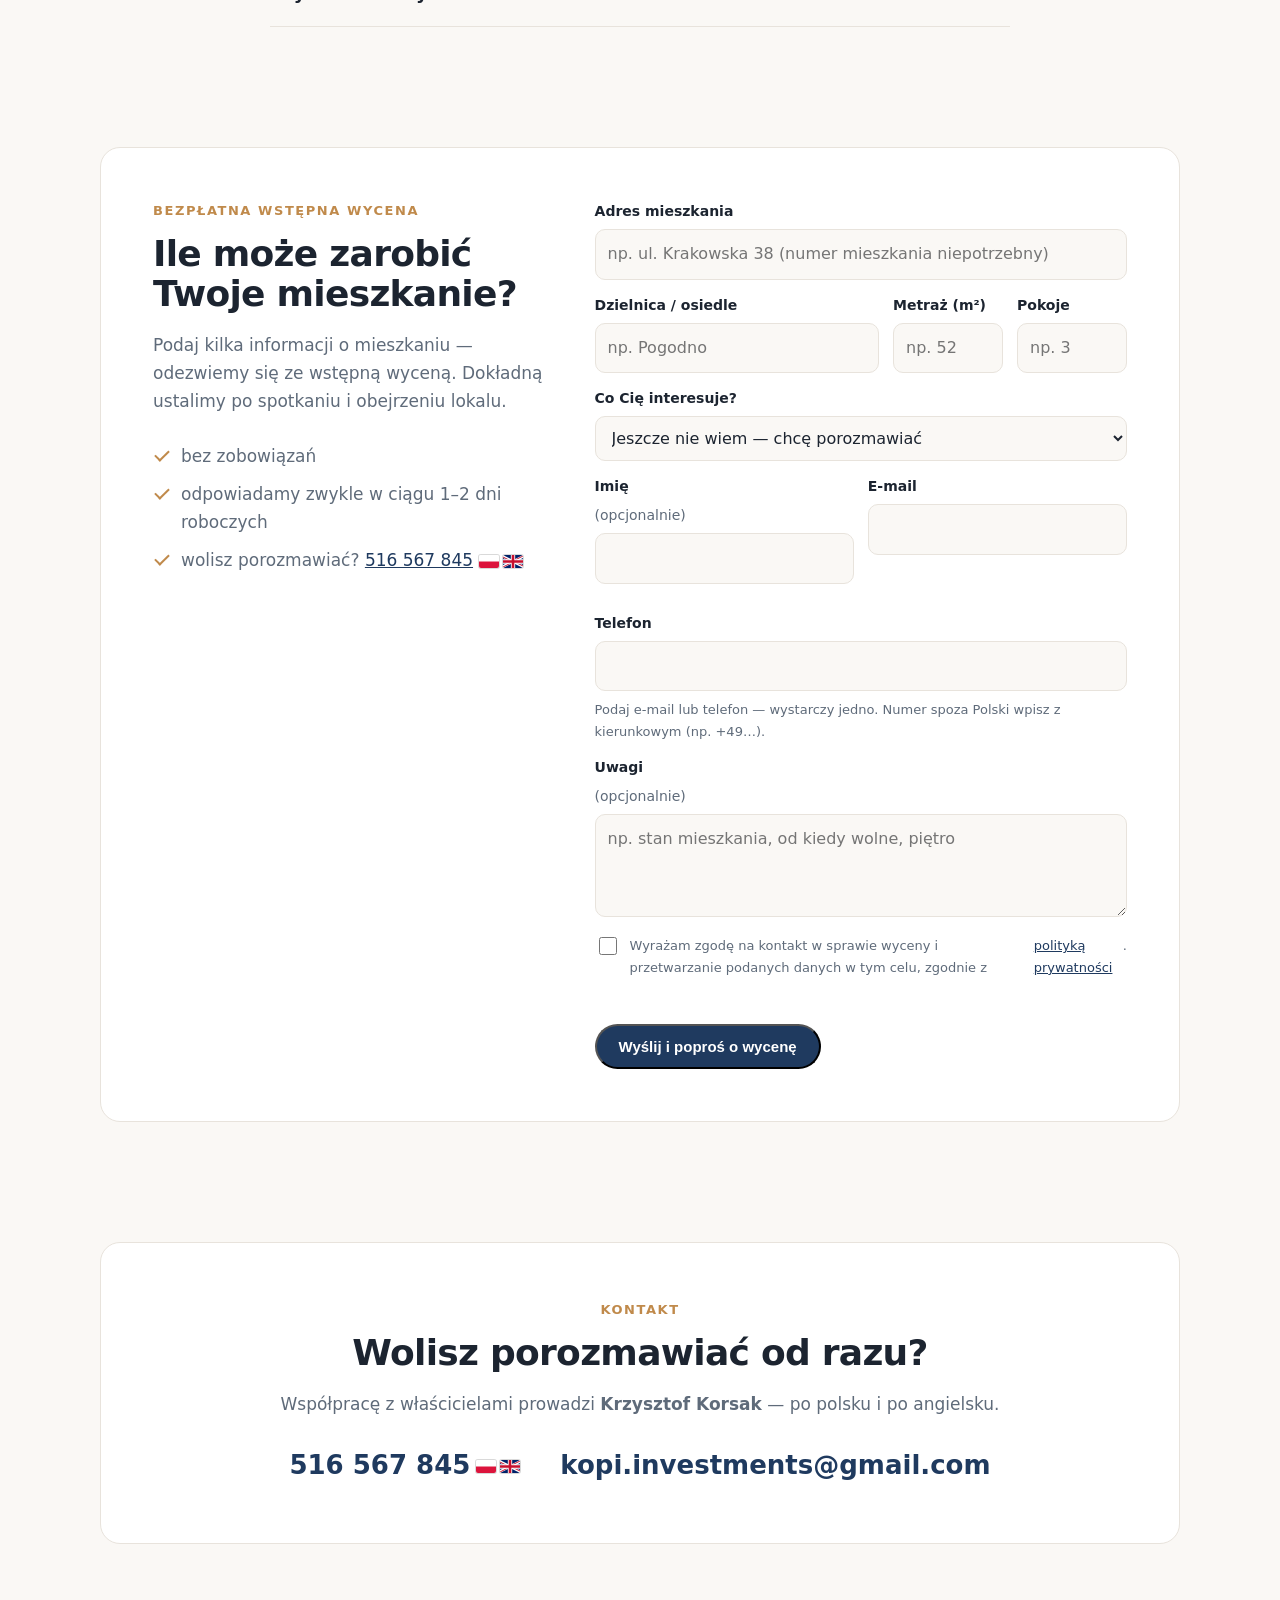
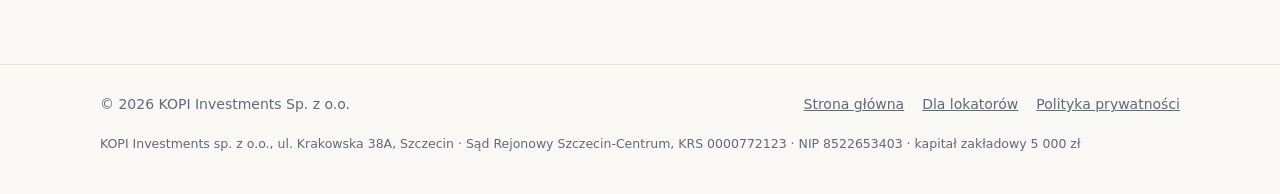
==== commit 39772b0f: "Krotsza stopka: minimum z art. 206 KSH, bez REGON i kodu pocztowego Co-Authored-By: Claude Opus 5.5 " ====
--- a/dla-wlascicieli/index.html
+++ b/dla-wlascicieli/index.html
@@ -258,7 +258,7 @@
   <div class="wrap">
     <span>© 2026 KOPI Investments Sp. z o.o.</span>
     <nav><a href="/">Strona główna</a><a href="/wynajem/">Dla lokatorów</a><a href="/polityka-prywatnosci.html">Polityka prywatności</a></nav>
-    <p class="firma">KOPI Investments sp. z o.o., ul. Krakowska 38A, 71-017 Szczecin · Sąd Rejonowy Szczecin-Centrum w Szczecinie, XIII Wydział Gospodarczy KRS · KRS 0000772123 · NIP 852-265-34-03 · REGON 382260989 · kapitał zakładowy 5 000 zł</p>
+    <p class="firma">KOPI Investments sp. z o.o., ul. Krakowska 38A, Szczecin · Sąd Rejonowy Szczecin-Centrum, KRS 0000772123 · NIP 8522653403 · kapitał zakładowy 5 000 zł</p>
   </div>
 </footer>
 
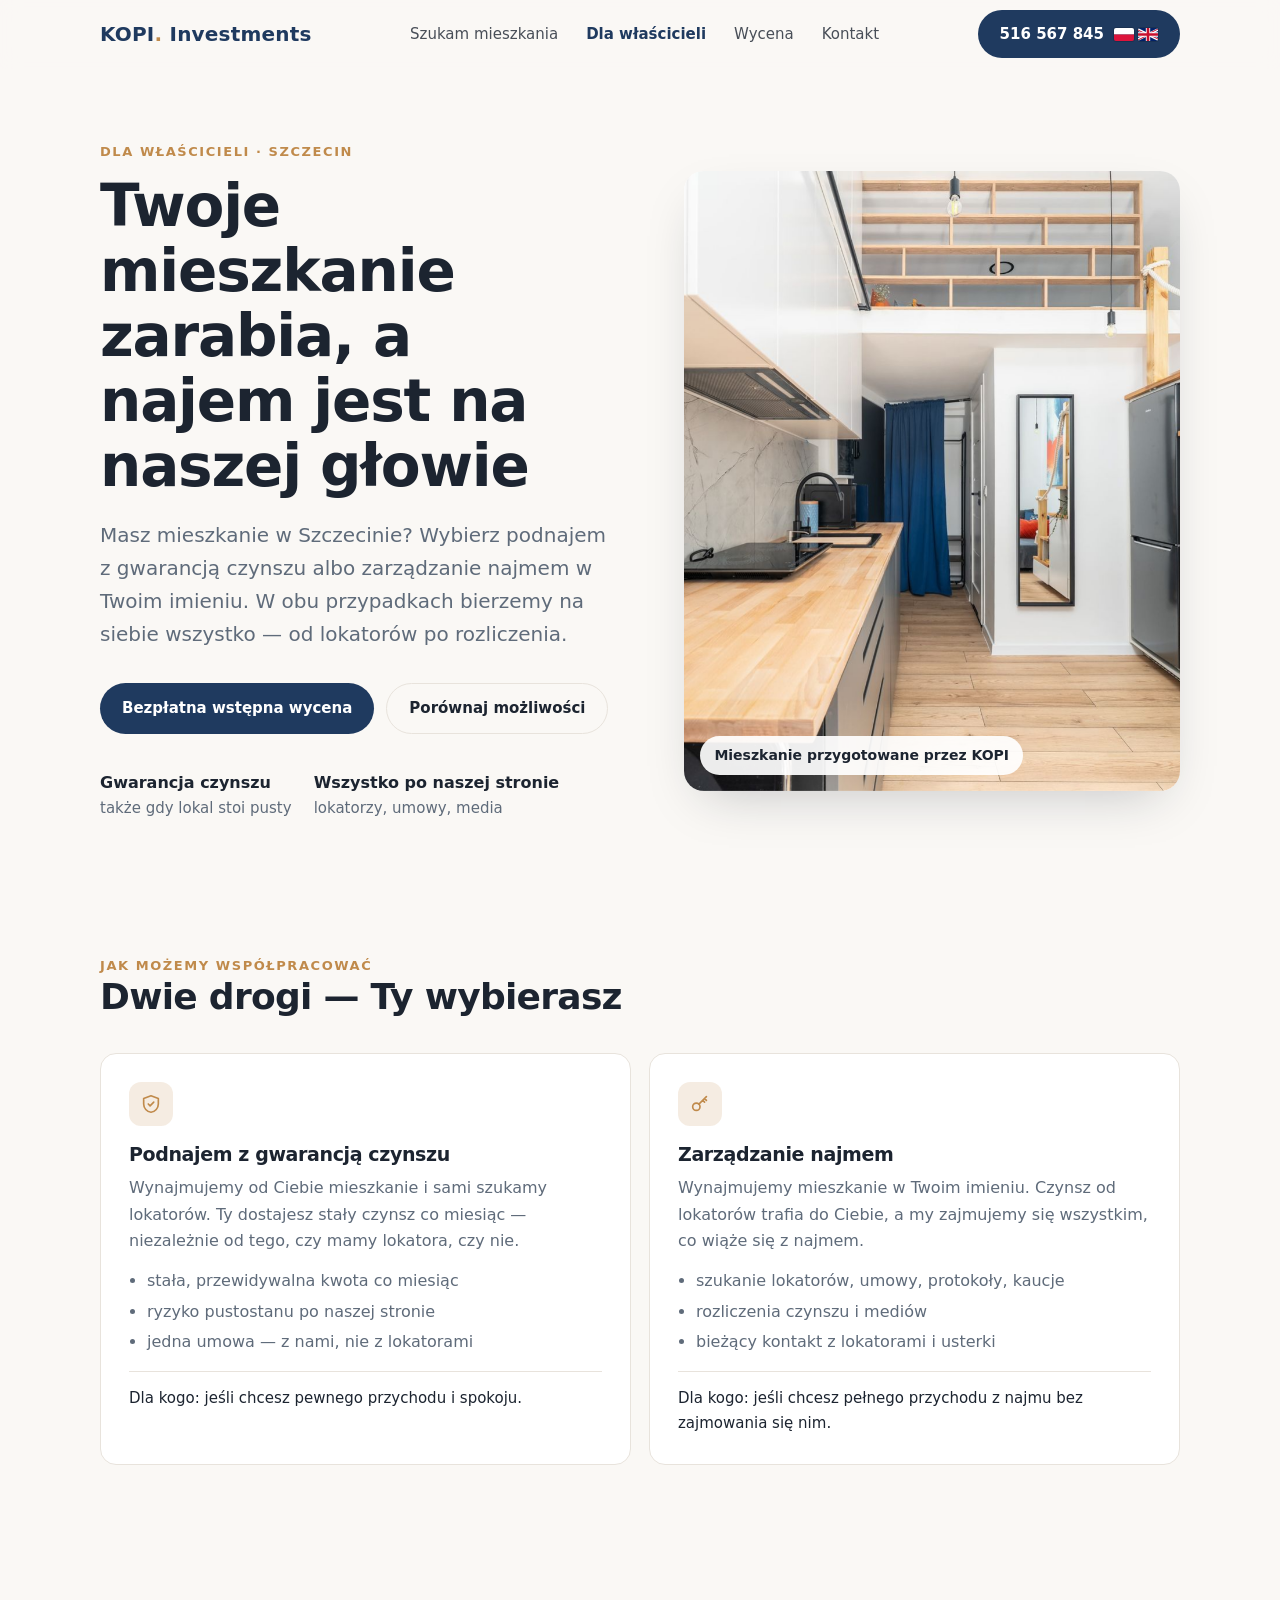
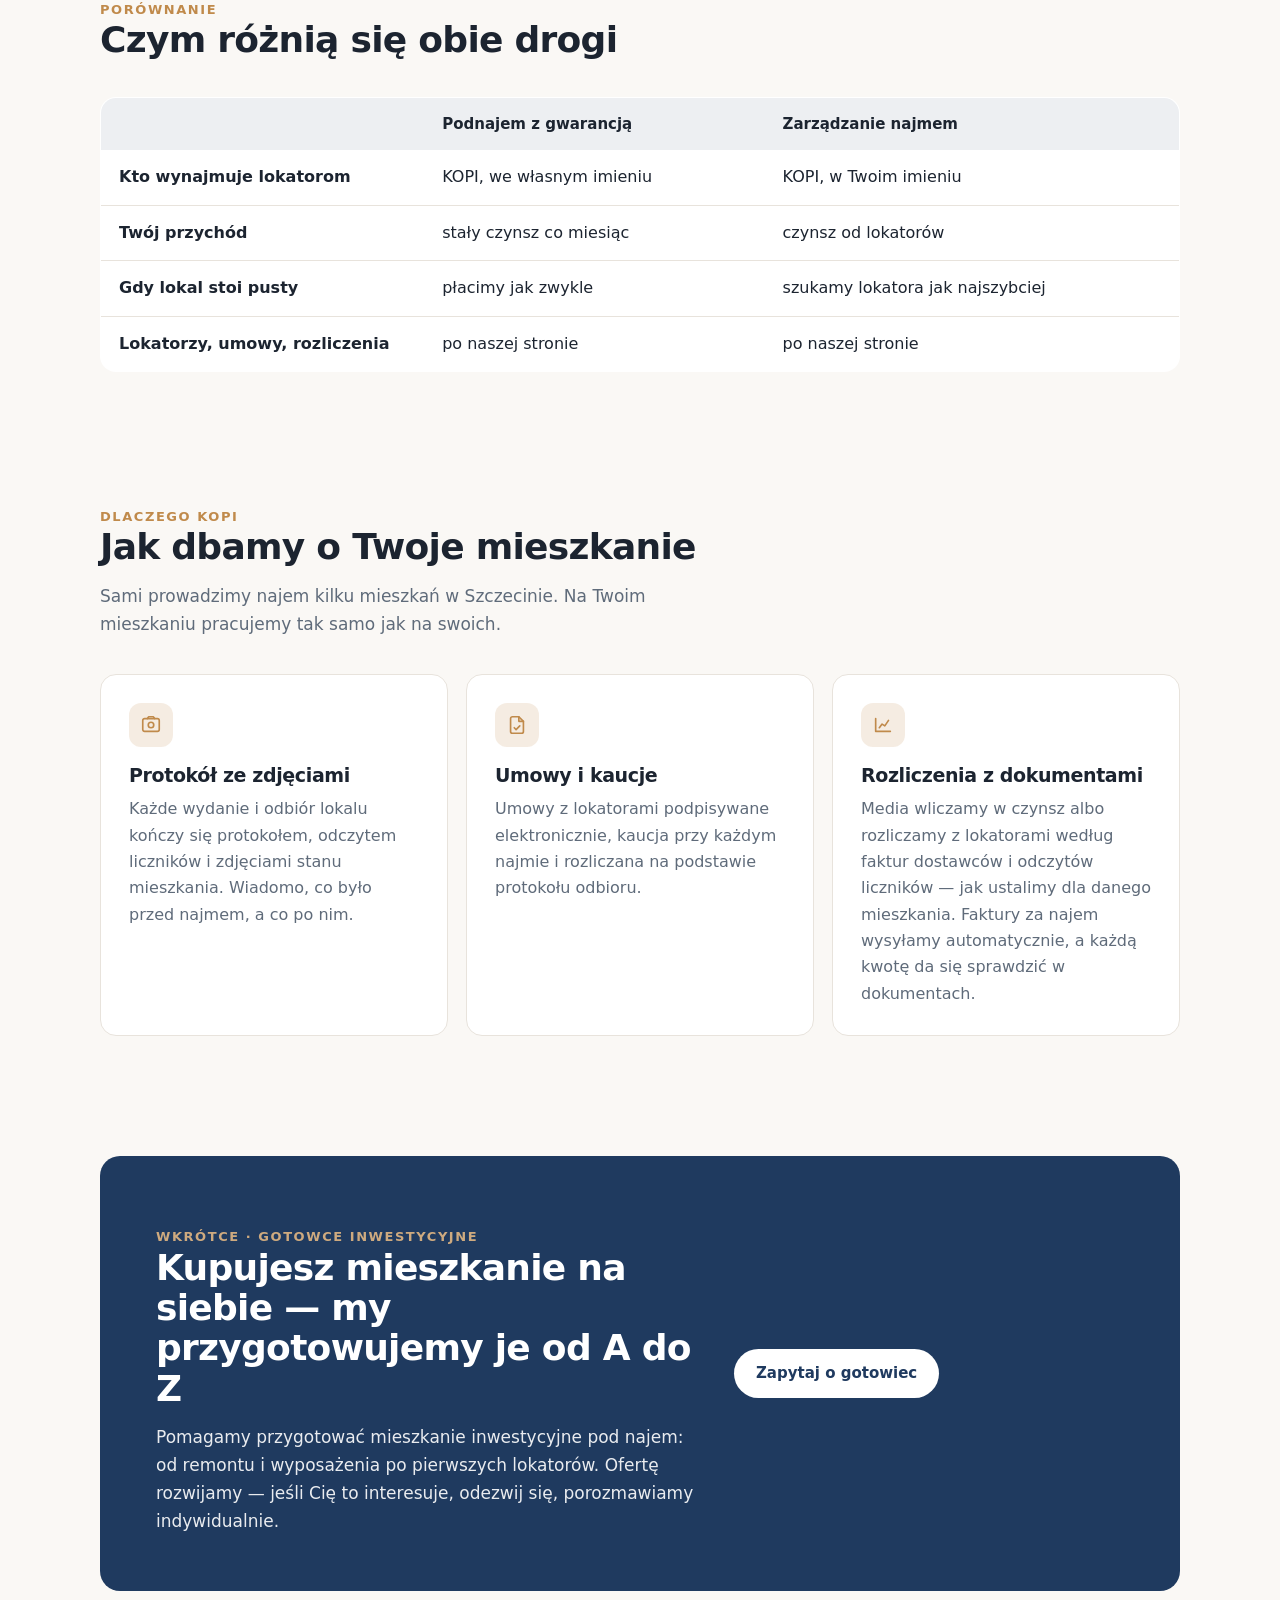
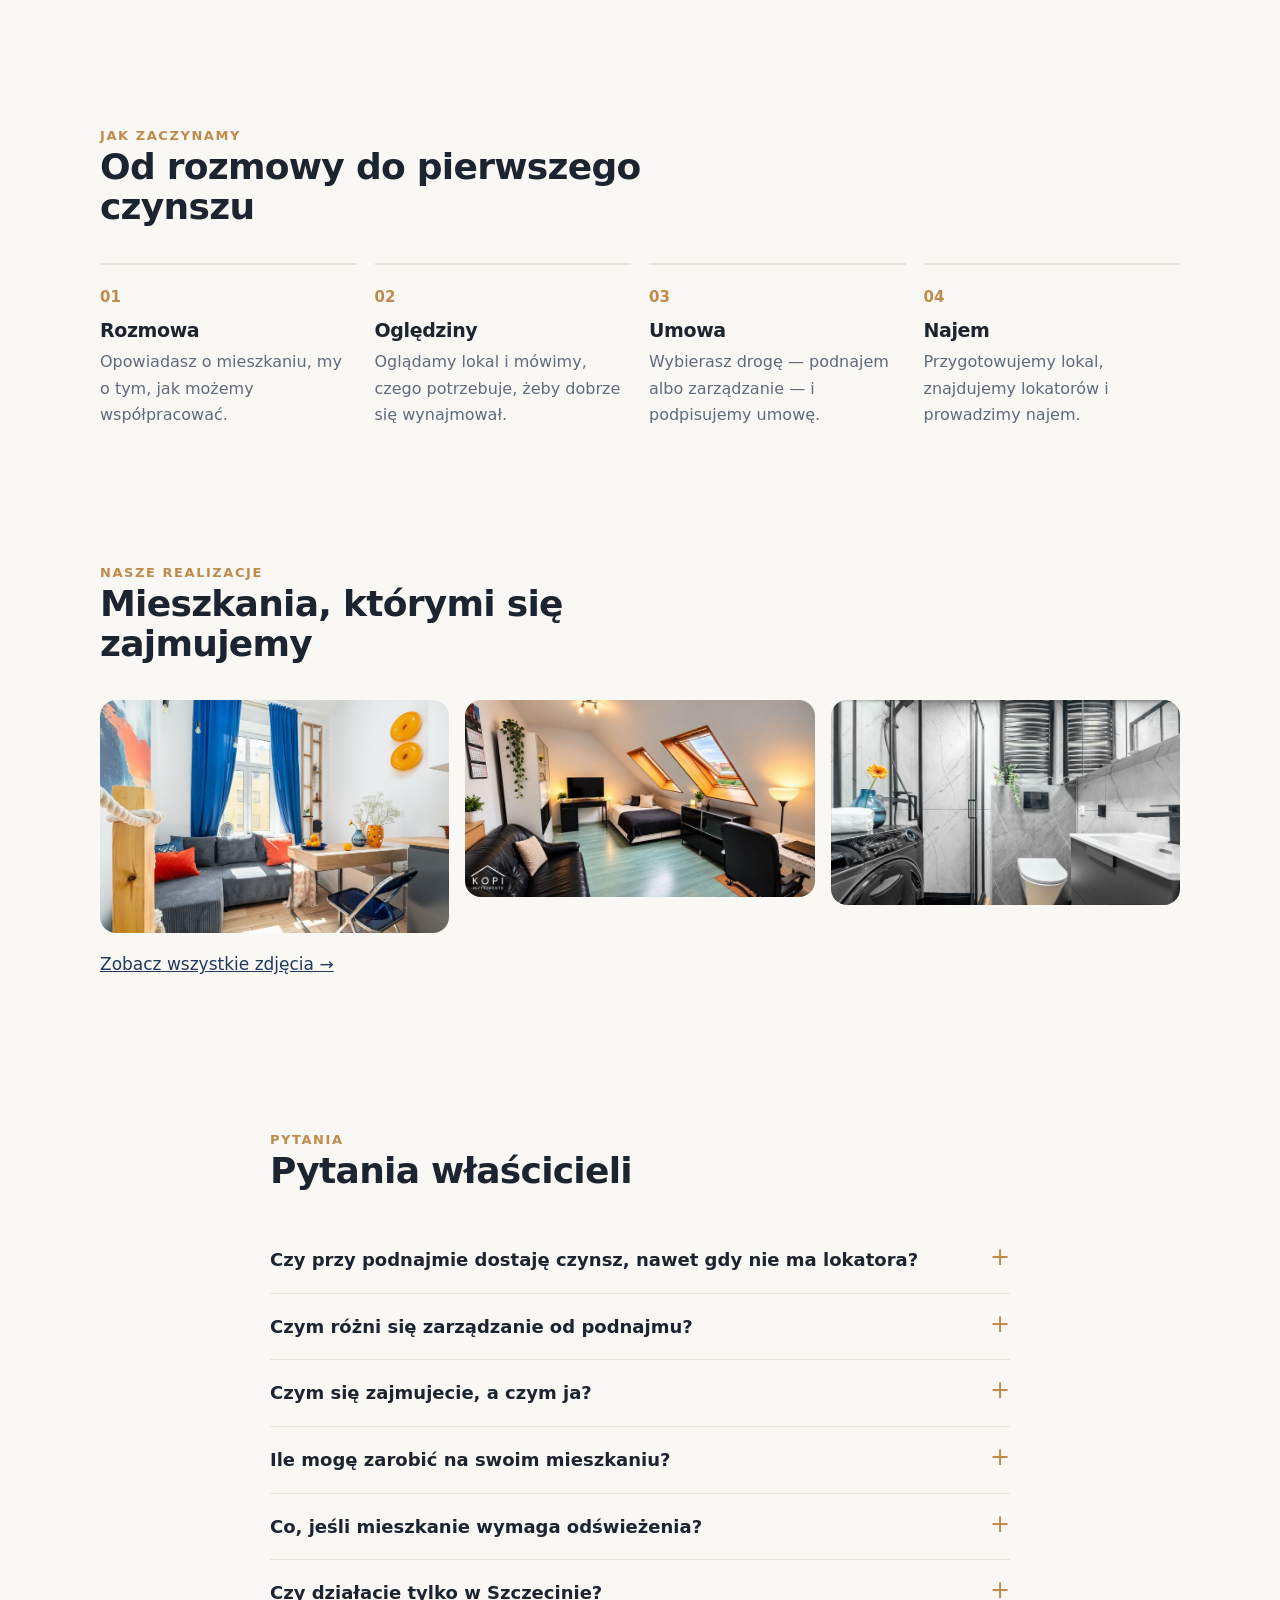
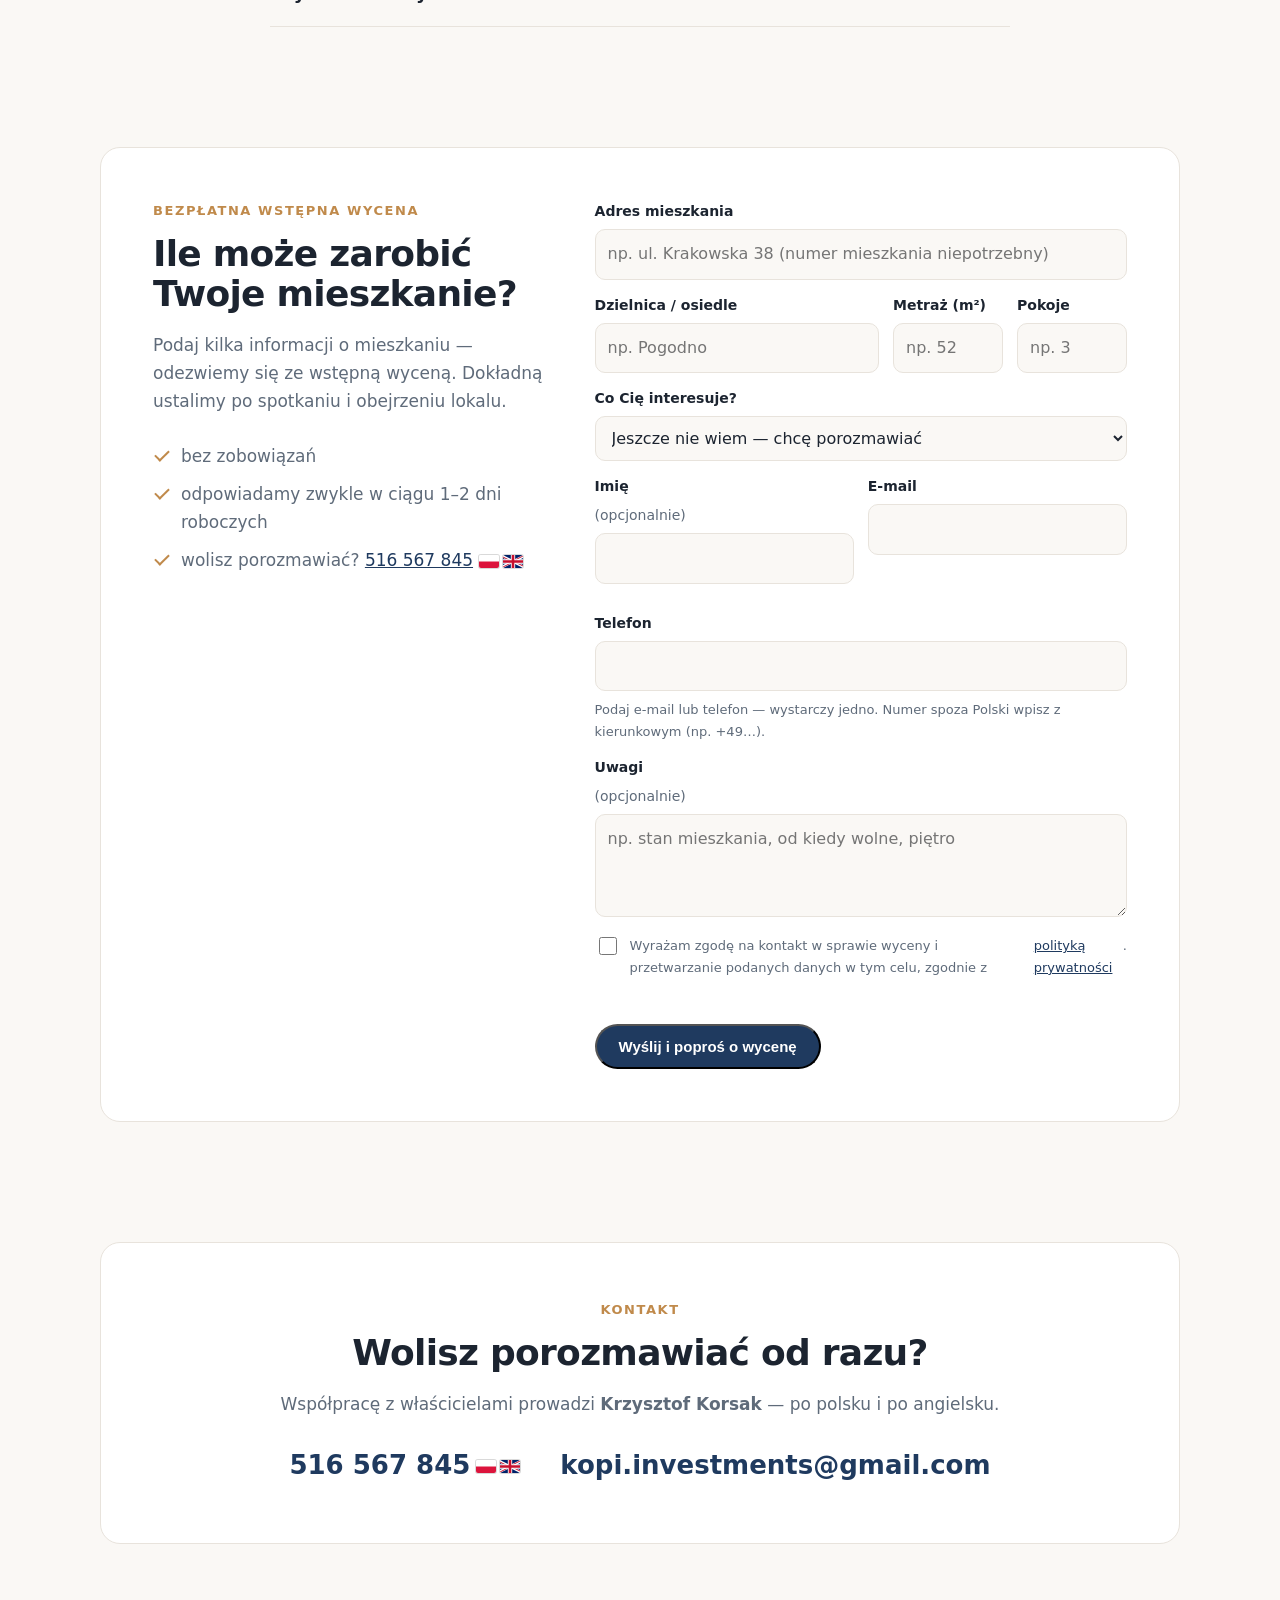
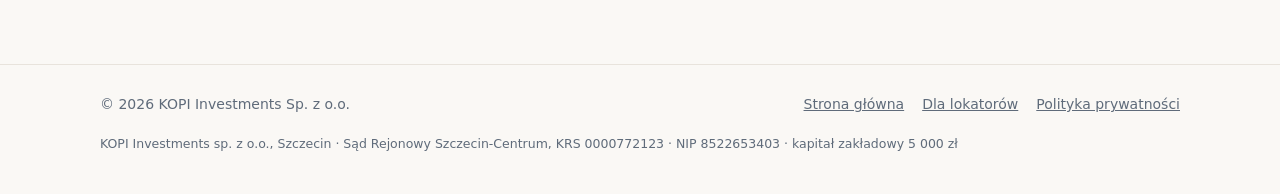
==== commit 97982a8f: "Stopka: sama siedziba (Szczecin), bez ulicy - decyzja wlasciciela Co-Authored-By: Claude Opus 5.5 <n" ====
--- a/dla-wlascicieli/index.html
+++ b/dla-wlascicieli/index.html
@@ -258,7 +258,7 @@
   <div class="wrap">
     <span>© 2026 KOPI Investments Sp. z o.o.</span>
     <nav><a href="/">Strona główna</a><a href="/wynajem/">Dla lokatorów</a><a href="/polityka-prywatnosci.html">Polityka prywatności</a></nav>
-    <p class="firma">KOPI Investments sp. z o.o., ul. Krakowska 38A, Szczecin · Sąd Rejonowy Szczecin-Centrum, KRS 0000772123 · NIP 8522653403 · kapitał zakładowy 5 000 zł</p>
+    <p class="firma">KOPI Investments sp. z o.o., Szczecin · Sąd Rejonowy Szczecin-Centrum, KRS 0000772123 · NIP 8522653403 · kapitał zakładowy 5 000 zł</p>
   </div>
 </footer>
 
